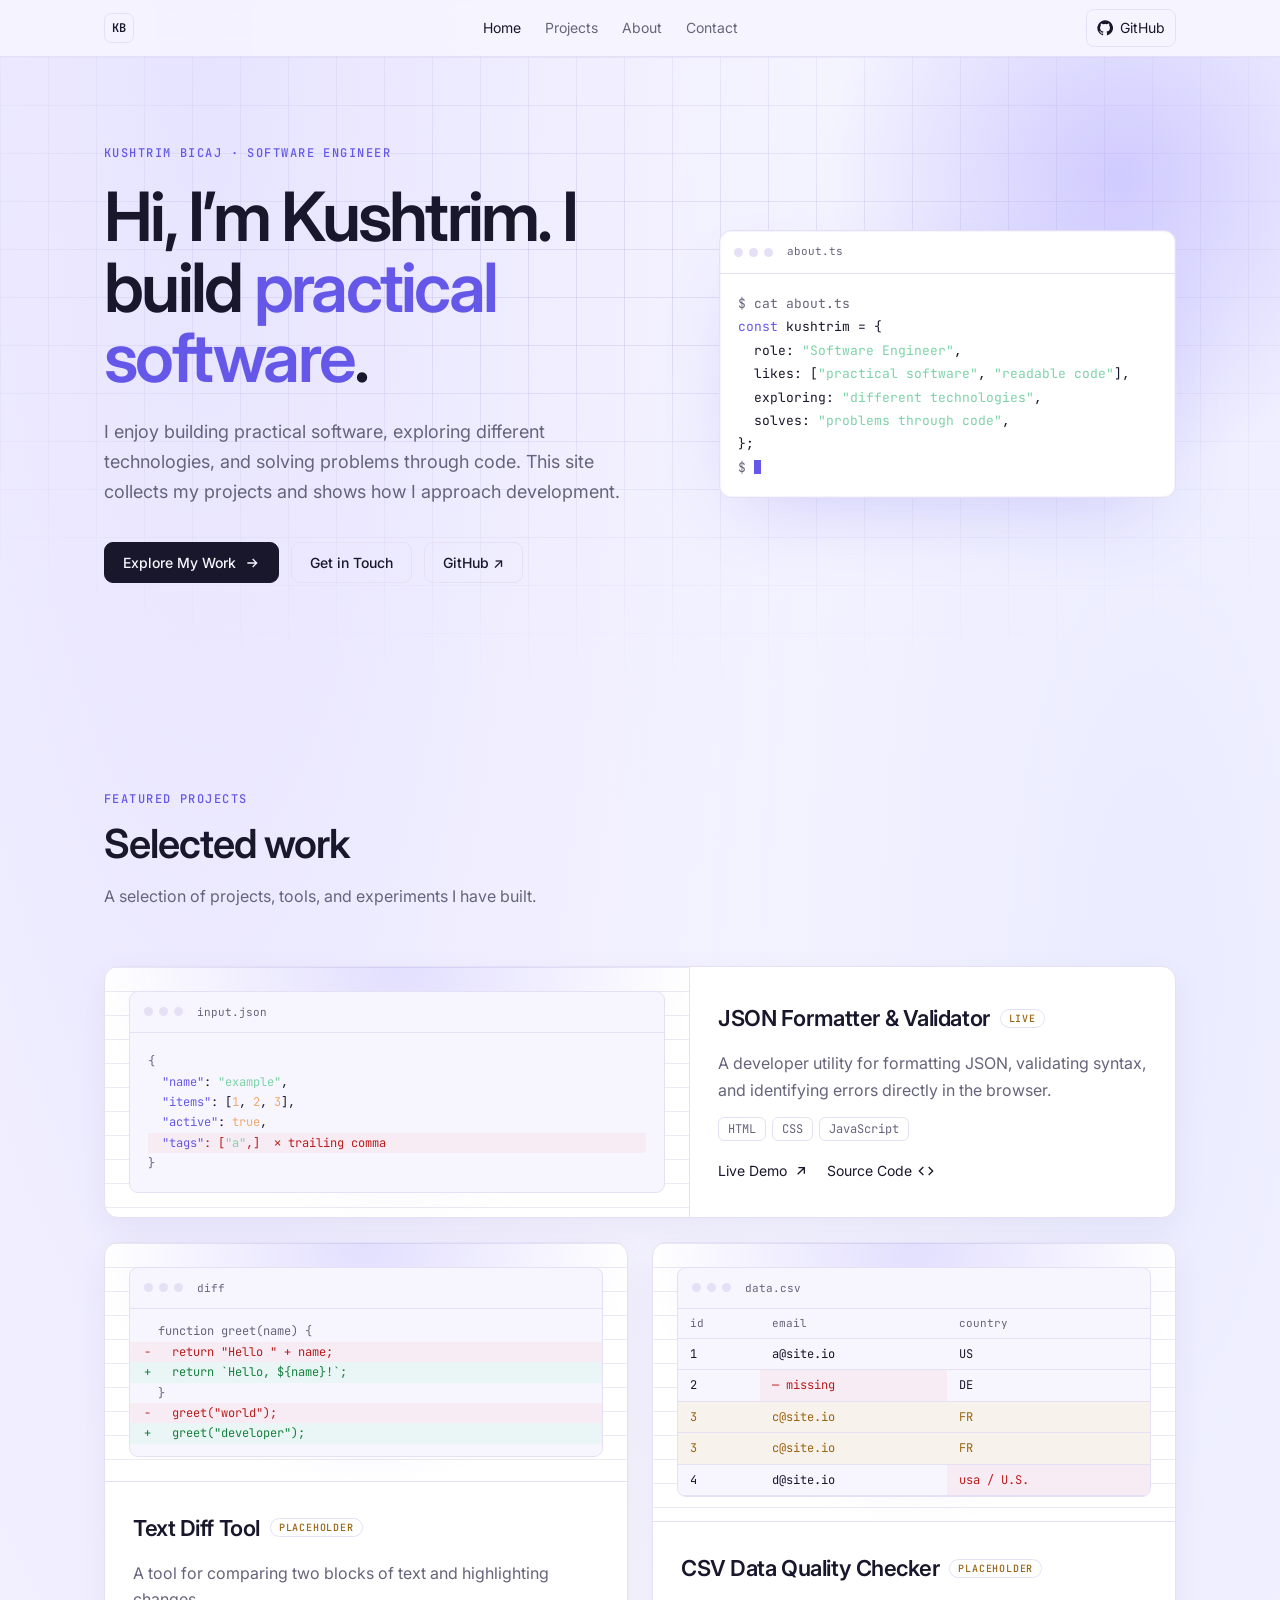
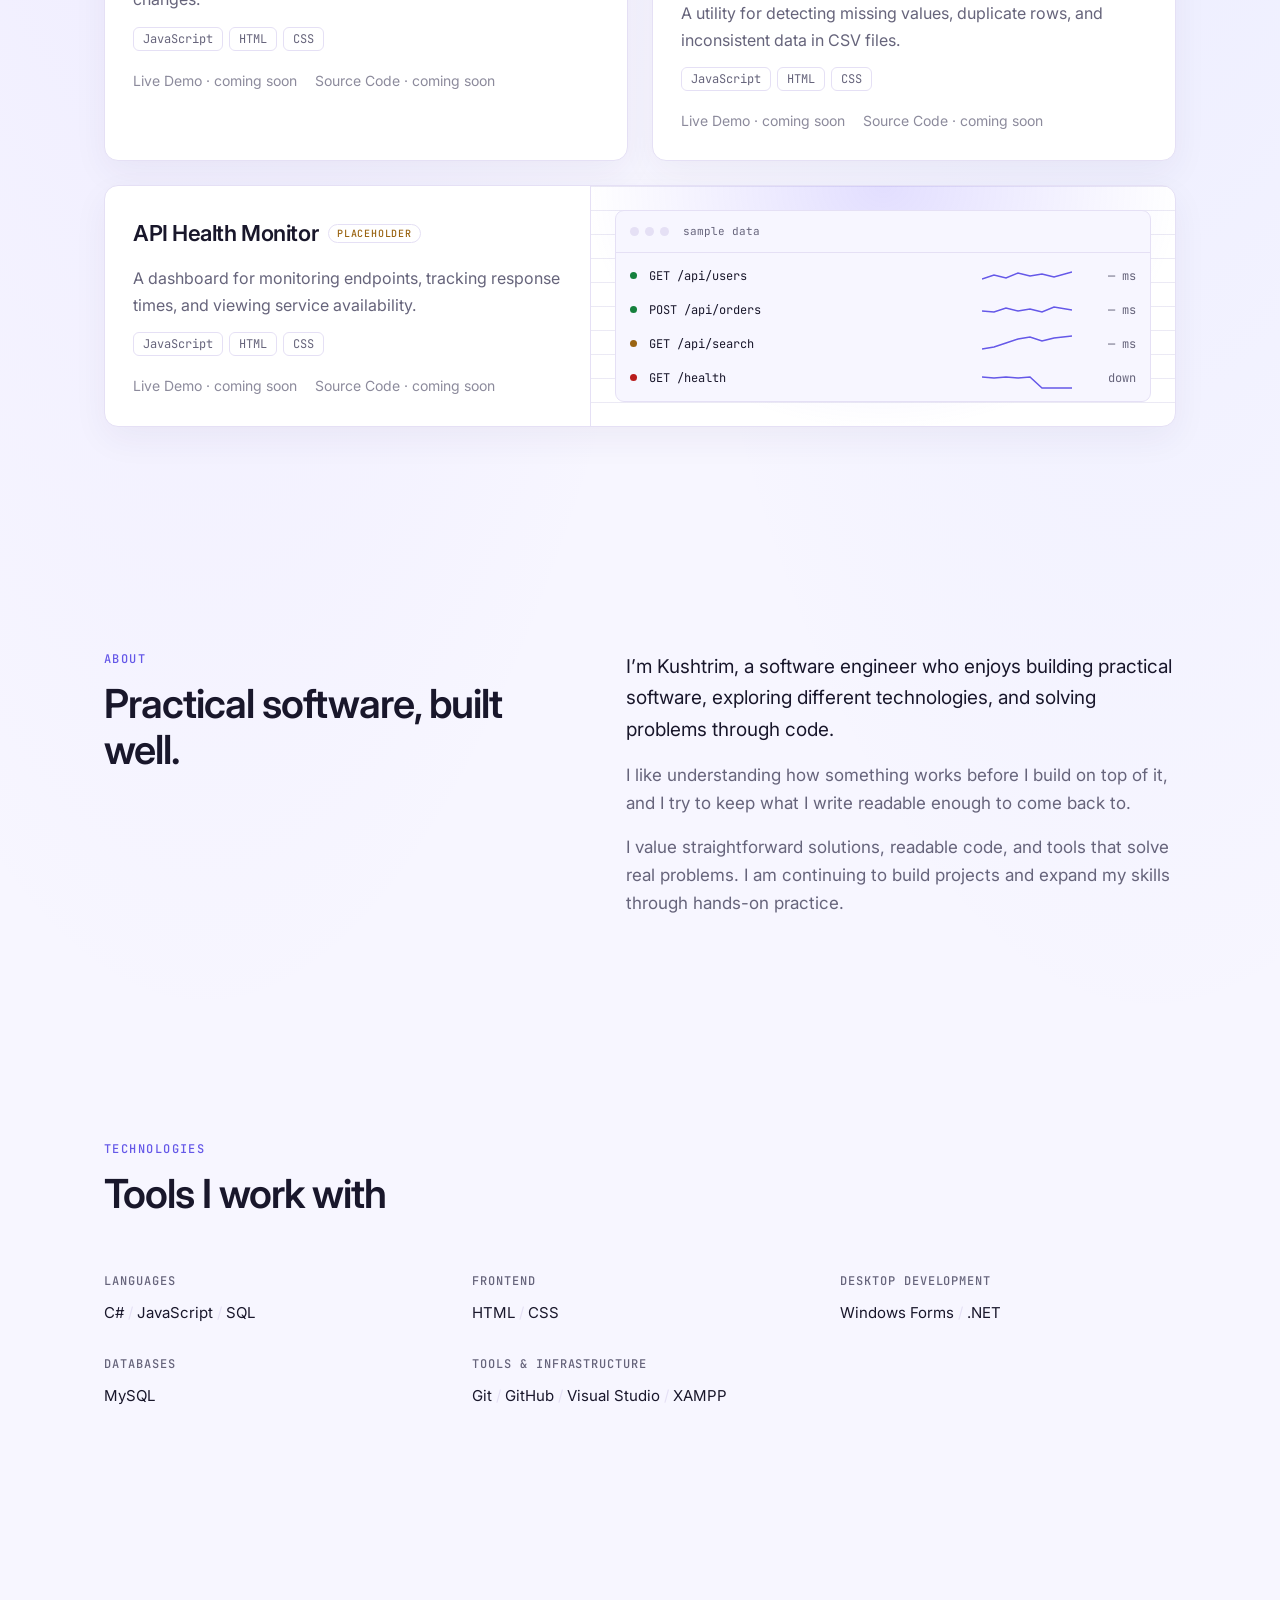
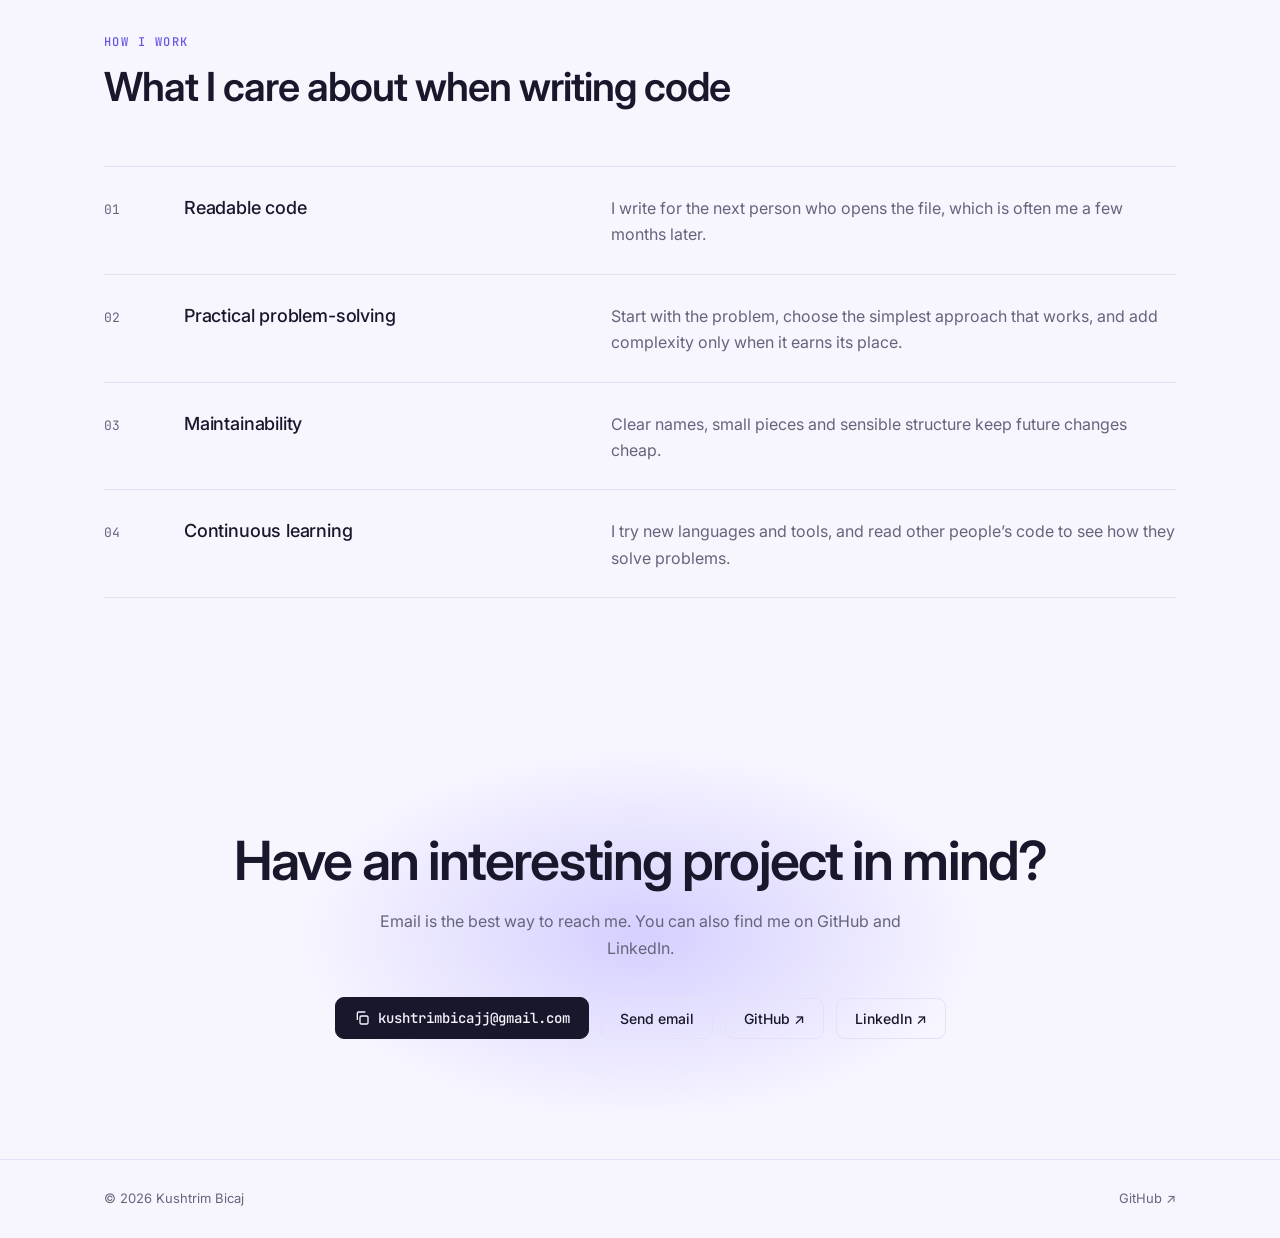
==== index.html @ f052677f "Add files via upload" ====
<!DOCTYPE html>
<html lang="en">
<head>
<meta charset="utf-8">
<meta name="viewport" content="width=device-width, initial-scale=1, viewport-fit=cover">
<title>Kushtrim Bicaj — Software Engineer</title>
<meta name="description" content="Portfolio of Kushtrim Bicaj, a software engineer who builds practical software and solves problems through code.">
<meta property="og:title" content="Kushtrim Bicaj — Software Engineer">
<meta property="og:description" content="Practical software, readable code, and problem solving. Projects and approach of Kushtrim Bicaj.">
<meta property="og:type" content="website">
<meta name="theme-color" content="#0c0d10">
<link rel="icon" href="data:image/svg+xml,%3Csvg xmlns='http://www.w3.org/2000/svg' viewBox='0 0 100 100'%3E%3Ctext y='.9em' font-size='90'%3E%E2%9A%A1%3C/text%3E%3C/svg%3E">
<link rel="preconnect" href="https://fonts.googleapis.com">
<link rel="preconnect" href="https://fonts.gstatic.com" crossorigin>
<link href="https://fonts.googleapis.com/css2?family=Inter:wght@400;500;600;700&family=JetBrains+Mono:wght@400;500&display=swap" rel="stylesheet">
<style>
:root{--bg:#0c0d10;--bg2:#121318;--fg:#e8e8ea;--mut:#8b8d98;--line:#23252d;--acc:#8b97ff;--glow:rgba(124,140,255,.16);--grid:rgba(255,255,255,.035);--ok:#4ade80;--bad:#f87171;--warn:#fbbf24;
--sans:"Inter",system-ui,-apple-system,"Segoe UI",sans-serif;--mono:"JetBrains Mono",ui-monospace,SFMono-Regular,Menlo,monospace;
box-sizing:border-box;padding-top:env(safe-area-inset-top,0px);padding-bottom:env(safe-area-inset-bottom,0px);color-scheme:dark}
@media(prefers-color-scheme:light){:root:not([data-theme="dark"]){--bg:#f7f6ff;--bg2:#fff;--fg:#19172b;--mut:#66647b;--line:#e5e0f5;--acc:#6558e8;--glow:rgba(111,91,255,.25);--grid:rgba(91,77,170,.12);--ok:#15803d;--bad:#b91c1c;--warn:#9a6412;color-scheme:light}}
@media(prefers-color-scheme:light){:root:not([data-theme="dark"]) body{background:radial-gradient(ellipse at 16% 0%,rgba(137,119,255,.15),transparent 42%),radial-gradient(ellipse at 90% 22%,rgba(102,128,255,.09),transparent 34%),var(--bg)}:root:not([data-theme="dark"]) .hero::before{-webkit-mask-image:radial-gradient(ellipse 78% 68% at 50% 35%,#000 15%,transparent 100%);mask-image:radial-gradient(ellipse 78% 68% at 50% 35%,#000 15%,transparent 100%)}:root:not([data-theme="dark"]) .term{box-shadow:0 30px 80px -30px rgba(101,88,232,.28),0 0 0 1px rgba(101,88,232,.06) inset}:root:not([data-theme="dark"]) .pvw{background:radial-gradient(ellipse at 50% 0,rgba(111,91,255,.2),transparent 72%),linear-gradient(var(--grid) 1px,transparent 1px) 0 0/24px 24px}:root:not([data-theme="dark"]) .proj{box-shadow:0 12px 35px rgba(49,37,100,.055)}:root:not([data-theme="dark"]) .proj:hover{box-shadow:0 18px 45px rgba(87,69,200,.13)}}
:root[data-theme="dark"]{color-scheme:dark}
*,*::before,*::after{box-sizing:border-box}
html{scroll-behavior:smooth;scroll-padding-top:calc(72px + env(safe-area-inset-top,0px));-webkit-text-size-adjust:100%}
body{margin:0;background:var(--bg);color:var(--fg);font:400 16px/1.65 var(--sans);overflow-x:hidden;-webkit-font-smoothing:antialiased}
body::before{content:"";position:fixed;inset:0 0 auto;height:env(safe-area-inset-top,0px);z-index:60;background:var(--bg)}
a{color:inherit;text-decoration:none}
:focus-visible{outline:2px solid var(--acc);outline-offset:3px;border-radius:4px}
.skip{position:absolute;left:-999px;top:8px;background:var(--acc);color:#000;padding:8px 14px;border-radius:6px;z-index:100}.skip:focus{left:8px}
.wrap{max-width:1120px;margin:0 auto;padding:0 24px}
section{padding:112px 0;position:relative}
.eyebrow{font:500 12px var(--mono);letter-spacing:.12em;text-transform:uppercase;color:var(--acc);margin:0 0 14px}
h2{font-size:clamp(28px,4vw,40px);line-height:1.15;letter-spacing:-.025em;margin:0 0 16px;font-weight:600}
.lede{color:var(--mut);max-width:560px;margin:0}
/* nav */
header{position:sticky;top:env(safe-area-inset-top,0px);z-index:50;background:color-mix(in srgb,var(--bg) 82%,transparent);backdrop-filter:blur(10px);border-bottom:1px solid var(--line)}
nav{display:flex;align-items:center;justify-content:space-between;height:56px;gap:12px}
.mono{display:inline-grid;place-items:center;width:30px;height:30px;border:1px solid var(--line);border-radius:7px;font:600 12px var(--mono);letter-spacing:.02em;transition:border-color .2s,color .2s}
.mono:hover{border-color:var(--acc);color:var(--acc)}
.links{display:flex;gap:4px;align-items:center}
.links a{font-size:14px;color:var(--mut);padding:6px 10px;border-radius:6px;transition:color .2s}
.links a:hover,.links a.on{color:var(--fg)}
.right{display:flex;align-items:center;gap:12px}
.avail{display:inline-flex;align-items:center;gap:8px;font:400 12px var(--mono);color:var(--mut)}
.dot{width:7px;height:7px;border-radius:50%;background:var(--ok);box-shadow:0 0 0 0 var(--ok);animation:pulse 2.4s infinite}
@keyframes pulse{70%{box-shadow:0 0 0 7px transparent}100%{box-shadow:0 0 0 0 transparent}}
.gh{display:inline-flex;align-items:center;gap:7px;font-size:14px;padding:6px 10px;border:1px solid var(--line);border-radius:8px;transition:border-color .2s}
.gh:hover{border-color:var(--acc)}
svg.i{width:16px;height:16px;flex:none}
/* hero */
.hero{padding:88px 0 96px;overflow:hidden}
.hero::before{content:"";position:absolute;inset:0;background:linear-gradient(var(--grid) 1px,transparent 1px) 0 0/48px 48px,linear-gradient(90deg,var(--grid) 1px,transparent 1px) 0 0/48px 48px;-webkit-mask-image:radial-gradient(ellipse 70% 60% at 50% 30%,#000,transparent);mask-image:radial-gradient(ellipse 70% 60% at 50% 30%,#000,transparent)}
.hero::after{content:"";position:absolute;width:640px;height:640px;right:-160px;top:-200px;background:radial-gradient(circle,var(--glow),transparent 65%);pointer-events:none}
.hero .wrap{position:relative;z-index:1;display:grid;grid-template-columns:1.1fr .9fr;gap:56px;align-items:center}
.status{display:inline-flex;gap:8px;align-items:center;font:400 12px var(--mono);color:var(--mut);border:1px solid var(--line);padding:5px 12px;border-radius:99px;margin-bottom:28px}
h1{font-size:clamp(38px,6vw,68px);line-height:1.04;letter-spacing:-.04em;font-weight:600;margin:0 0 24px}
h1 em{font-style:normal;color:var(--acc)}
.hero p{color:var(--mut);font-size:18px;max-width:520px;margin:0 0 36px}
.btns{display:flex;flex-wrap:wrap;gap:12px;align-items:center}
.btn{display:inline-flex;align-items:center;gap:8px;font:500 14px var(--sans);padding:11px 18px;border-radius:9px;border:1px solid var(--line);background:transparent;color:var(--fg);cursor:pointer;transition:transform .15s,border-color .2s,background .2s}
.btn:hover{border-color:var(--acc);transform:translateY(-1px)}
.btn.pri{background:var(--fg);color:var(--bg);border-color:var(--fg)}
.btn.pri:hover{background:var(--acc);border-color:var(--acc);color:#000}
.term{background:var(--bg2);border:1px solid var(--line);border-radius:12px;box-shadow:0 30px 80px -30px var(--glow),0 0 0 1px rgba(255,255,255,.02) inset;font:400 13px/1.8 var(--mono);overflow:hidden;min-width:0}
.bar{display:flex;gap:6px;align-items:center;padding:11px 14px;border-bottom:1px solid var(--line);color:var(--mut);font-size:11px}
.bar b{width:9px;height:9px;border-radius:50%;background:var(--line)}.bar span{margin-left:8px}
.term pre,.pv pre{margin:0;padding:18px;overflow-x:auto;font:inherit;white-space:pre}
.term .l{display:block;opacity:0;animation:in .4s forwards}
@keyframes in{from{opacity:0;transform:translateY(4px)}to{opacity:1;transform:none}}
.caret{display:inline-block;width:7px;height:14px;background:var(--acc);vertical-align:-2px;animation:blink 1s steps(2) infinite}
@keyframes blink{50%{opacity:0}}
.k{color:var(--acc)}.s{color:#7dd3a8}.n{color:#f0a96a}.c{color:var(--mut)}
/* projects */
.head{margin-bottom:56px}
.grid{display:grid;grid-template-columns:repeat(2,1fr);gap:24px}
.proj{position:relative;display:flex;flex-direction:column;border:1px solid var(--line);border-radius:14px;background:var(--bg2);overflow:hidden;transition:border-color .25s,transform .25s}
.proj:hover{border-color:color-mix(in srgb,var(--acc) 55%,var(--line));transform:translateY(-3px)}
.proj.wide{grid-column:span 2;flex-direction:row}
.proj.wide.rev{flex-direction:row-reverse}
.proj.wide .pvw{flex:1.25}.proj.wide .info{flex:1;justify-content:center}
.pvw{padding:24px;background:radial-gradient(ellipse at 50% 0,var(--glow),transparent 70%),linear-gradient(var(--grid) 1px,transparent 1px) 0 0/24px 24px;border-bottom:1px solid var(--line);min-width:0}
.proj.wide .pvw{border-bottom:0;border-right:1px solid var(--line)}.proj.wide.rev .pvw{border-right:0;border-left:1px solid var(--line)}
.pv{background:var(--bg);border:1px solid var(--line);border-radius:9px;font:400 12px/1.7 var(--mono);overflow:hidden;transition:transform .4s}
.proj:hover .pv{transform:scale(1.018) rotate(-.2deg)}
.info{padding:28px;display:flex;flex-direction:column;gap:14px}
.info h3{margin:0;font-size:22px;letter-spacing:-.02em;font-weight:600;display:flex;gap:10px;align-items:center;flex-wrap:wrap}
.tag{font:500 10px var(--mono);letter-spacing:.08em;text-transform:uppercase;border:1px solid var(--line);color:var(--warn);padding:2px 8px;border-radius:99px}
.info p{margin:0;color:var(--mut)}
.stack{display:flex;flex-wrap:wrap;gap:6px;list-style:none;margin:0;padding:0}
.stack li{font:400 12px var(--mono);color:var(--mut);padding:3px 9px;border:1px solid var(--line);border-radius:6px}
.plinks{display:flex;gap:18px;margin-top:4px;font-size:14px;flex-wrap:wrap}
.plinks a{display:inline-flex;gap:6px;align-items:center;border-bottom:1px solid transparent;transition:color .2s,border-color .2s}
.plinks a:hover{color:var(--acc);border-color:var(--acc)}
.plinks .off{color:var(--mut);opacity:.75}
.add{color:var(--ok)}.del{color:var(--bad)}.add,.del{display:block;padding:0 14px}.add{background:rgba(74,222,128,.08)}.del{background:rgba(248,113,113,.08)}.ctx{display:block;padding:0 14px;color:var(--mut)}
table{border-collapse:collapse;width:100%}td,th{padding:5px 12px;text-align:left;border-bottom:1px solid var(--line);font-weight:400;white-space:nowrap}th{color:var(--mut);font-size:11px}
td.miss{color:var(--bad);background:rgba(248,113,113,.08)}td.dup{color:var(--warn);background:rgba(251,191,36,.08)}
.rows{padding:6px 0}.row{display:flex;align-items:center;gap:12px;padding:6px 14px}.row .nm{flex:1;min-width:0;overflow:hidden;text-overflow:ellipsis;white-space:nowrap}.row svg{width:90px;height:22px;flex:none}.ms{color:var(--mut);width:52px;text-align:right}
/* about */
.two{display:grid;grid-template-columns:1fr 1.2fr;gap:64px}
.skills{display:grid;grid-template-columns:repeat(2,1fr);gap:28px 32px}
.skills h3{font:500 12px var(--mono);letter-spacing:.08em;text-transform:uppercase;color:var(--mut);margin:0 0 10px}
.skills p{margin:0;font-size:15px;line-height:1.9}
.skills span:not(:last-child)::after{content:" / ";color:var(--line)}
/* principles */
.pr{list-style:none;margin:0;padding:0;border-top:1px solid var(--line)}
.pr li{display:grid;grid-template-columns:56px 1fr 1.4fr;gap:24px;padding:26px 0;border-bottom:1px solid var(--line);align-items:baseline;transition:padding-left .25s}
.pr li:hover{padding-left:10px}.pr li:hover .no{color:var(--acc)}
.no{font:400 13px var(--mono);color:var(--mut);transition:color .2s}.pr h3{margin:0;font-size:18px;font-weight:500;letter-spacing:-.01em}.pr p{margin:0;color:var(--mut)}
/* contact */
.cta{text-align:center;padding:120px 0;overflow:hidden}
.cta::before{content:"";position:absolute;left:50%;top:50%;width:700px;height:380px;transform:translate(-50%,-50%);background:radial-gradient(ellipse,var(--glow),transparent 70%);pointer-events:none}
.cta .wrap{position:relative}.cta h2{font-size:clamp(32px,5vw,54px);letter-spacing:-.035em}.cta .lede{margin:0 auto 36px}.cta .btns{justify-content:center}
.mail{font-family:var(--mono)}
footer{border-top:1px solid var(--line);padding:28px 0;color:var(--mut);font-size:13px}
footer .wrap{display:flex;justify-content:space-between;gap:12px;flex-wrap:wrap;align-items:center}
.toast{position:fixed;left:50%;bottom:calc(24px + env(safe-area-inset-bottom,0px));transform:translate(-50%,20px);background:var(--fg);color:var(--bg);padding:9px 16px;border-radius:8px;font-size:13px;opacity:0;pointer-events:none;transition:.25s;z-index:70}
.toast.show{opacity:1;transform:translate(-50%,0)}
.rv{opacity:0;transform:translateY(16px);transition:opacity .6s,transform .6s}.rv.vis{opacity:1;transform:none}
@media(max-width:900px){.hero .wrap,.two{grid-template-columns:1fr;gap:40px}.proj.wide,.proj.wide.rev{flex-direction:column;grid-column:span 2}.proj.wide .pvw,.proj.wide.rev .pvw{border:0;border-bottom:1px solid var(--line)}.pr li{grid-template-columns:40px 1fr}.pr li p{grid-column:2}}
@media(max-width:640px){section{padding:80px 0}.wrap{padding:0 18px}.grid{grid-template-columns:1fr}.proj.wide,.proj.wide.rev{grid-column:auto}.avail span,.gh span{display:none}.links a{padding:6px 7px;font-size:13px}.skills{grid-template-columns:1fr}.hero{padding-top:56px}.hero p{font-size:16px}.info{padding:22px}.pvw{padding:16px}}
@media(max-width:380px){.right .avail{display:none}}
@media(prefers-reduced-motion:reduce){*,*::before,*::after{animation:none!important;transition:none!important;scroll-behavior:auto!important}.rv,.term .l{opacity:1;transform:none}}
/* additions */
[hidden]{display:none!important}
.prose p{margin:0 0 16px;color:var(--mut);font-size:17px}.prose p:first-child{color:var(--fg);font-size:19px}.prose p:last-child{margin:0}
#tech .skills{grid-template-columns:repeat(3,1fr)}
footer a{transition:color .2s}footer a:hover{color:var(--fg)}
@media(max-width:900px){#tech .skills{grid-template-columns:repeat(2,1fr)}}
@media(max-width:640px){#tech .skills{grid-template-columns:1fr}}
</style>
</head>
<body>
<a class="skip" href="#main">Skip to content</a>
<header><div class="wrap"><nav aria-label="Primary">
<a class="mono" href="#home" id="monogram" aria-label="Home"></a>
<div class="links" id="navlinks"></div>
<div class="right"><span class="avail" id="navAvail"><i class="dot"></i><span id="navAvailText"></span></span>
<a class="gh" id="navGh" target="_blank" rel="noopener noreferrer"><svg class="i" viewBox="0 0 24 24" fill="currentColor" aria-hidden="true"><path d="M12 .5a11.5 11.5 0 0 0-3.64 22.41c.58.1.79-.25.79-.56v-2c-3.2.7-3.88-1.37-3.88-1.37-.52-1.33-1.28-1.69-1.28-1.69-1.04-.71.08-.7.08-.7 1.15.08 1.76 1.18 1.76 1.18 1.03 1.76 2.69 1.25 3.35.96.1-.75.4-1.25.73-1.54-2.55-.29-5.24-1.28-5.24-5.68 0-1.26.45-2.28 1.18-3.09-.12-.29-.51-1.46.11-3.05 0 0 .97-.31 3.17 1.18a11 11 0 0 1 5.77 0c2.2-1.49 3.17-1.18 3.17-1.18.63 1.59.23 2.76.11 3.05.74.81 1.18 1.83 1.18 3.09 0 4.41-2.69 5.38-5.25 5.67.41.36.78 1.06.78 2.14v3.17c0 .31.21.67.8.56A11.5 11.5 0 0 0 12 .5Z"/></svg><span>GitHub</span></a></div>
</nav></div></header>

<main id="main">
<section class="hero" id="home"><div class="wrap">
<div>
<div class="eyebrow" id="heroRole" style="margin:0 0 20px"></div>
<div class="status" id="heroStatus"><i class="dot"></i><span id="heroStatusText"></span></div>
<h1 id="heroTitle"></h1>
<p id="heroText"></p>
<div class="btns"><a class="btn pri" href="#projects">Explore My Work <svg class="i" viewBox="0 0 24 24" fill="none" stroke="currentColor" stroke-width="2" aria-hidden="true"><path d="M5 12h14M13 6l6 6-6 6"/></svg></a><a class="btn" href="#contact">Get in Touch</a><a class="btn" id="heroGh" target="_blank" rel="noopener noreferrer">GitHub ↗</a></div>
</div>
<div class="term" aria-hidden="true"><div class="bar"><b></b><b></b><b></b><span>about.ts</span></div><pre id="term"></pre></div>
</div></section>

<section id="projects"><div class="wrap">
<div class="head rv"><p class="eyebrow">Featured projects</p><h2>Selected work</h2><p class="lede">A selection of projects, tools, and experiments I have built.</p></div>
<div class="grid" id="projGrid"></div>
</div></section>

<section id="about"><div class="wrap two">
<div class="rv"><p class="eyebrow">About</p><h2>Practical software, built well.</h2></div>
<div class="rv prose" id="aboutText"></div>
</div></section>

<section id="tech"><div class="wrap">
<div class="head rv"><p class="eyebrow">Technologies</p><h2>Tools I work with</h2><p class="lede" id="techNote"></p></div>
<div class="skills rv" id="skills"></div>
</div></section>

<section id="principles"><div class="wrap">
<div class="head rv"><p class="eyebrow">How I work</p><h2>What I care about when writing code</h2></div>
<ol class="pr rv" id="pr"></ol>
</div></section>

<section class="cta" id="contact"><div class="wrap">
<h2 class="rv">Have an interesting project in mind?</h2>
<p class="lede rv">Email is the best way to reach me. You can also find me on GitHub and LinkedIn.</p>
<div class="btns rv"><button class="btn pri mail" id="copyMail" type="button"><svg class="i" viewBox="0 0 24 24" fill="none" stroke="currentColor" stroke-width="2" aria-hidden="true"><rect x="9" y="9" width="12" height="12" rx="2"/><path d="M5 15V5a2 2 0 0 1 2-2h10"/></svg><span id="mailLabel"></span></button>
<a class="btn" id="mailTo">Send email</a><a class="btn" id="ctGh" target="_blank" rel="noopener noreferrer">GitHub ↗</a><a class="btn" id="ctLi" target="_blank" rel="noopener noreferrer">LinkedIn ↗</a></div>
</div></section>
</main>

<footer><div class="wrap"><span id="foot"></span><a id="footGh" target="_blank" rel="noopener noreferrer">GitHub ↗</a></div></footer>
<div class="toast" id="toast" role="status" aria-live="polite">Email copied</div>

<script>
/* ============ EDIT EVERYTHING HERE ============ */
const SITE = {
  name: "Kushtrim Bicaj",
  initials: "KB",
  role: "Software Engineer",
  available: false,                      // true shows the "available" indicators (nav + hero)
  availableText: "Open to opportunities",
  email: "kushtrimbicajj@gmail.com",
  github: "https://github.com/kushtrimbicaj",
  linkedin: "https://www.linkedin.com/in/kushtrim-bicaj-75b719367/",
  hero: {
    title: "Hi, I’m Kushtrim. I build <em>practical software</em>.",
    text: "I enjoy building practical software, exploring different technologies, and solving problems through code. This site collects my projects and shows how I approach development."
  },
  about: [
    "I’m Kushtrim, a software engineer who enjoys building practical software, exploring different technologies, and solving problems through code.",
    "I like understanding how something works before I build on top of it, and I try to keep what I write readable enough to come back to.",
    "I value straightforward solutions, readable code, and tools that solve real problems. I am continuing to build projects and expand my skills through hands-on practice."
  ],
  techNote: "",   // Empty hides the note
  skills: {
    "Languages": ["C#", "JavaScript", "SQL"],
    "Frontend": ["HTML", "CSS"],
    "Desktop Development": ["Windows Forms", ".NET"],
    "Databases": ["MySQL"],
    "Tools & Infrastructure": ["Git", "GitHub", "Visual Studio", "XAMPP"]
  },
  principles: [
    ["Readable code", "I write for the next person who opens the file, which is often me a few months later."],
    ["Practical problem-solving", "Start with the problem, choose the simplest approach that works, and add complexity only when it earns its place."],
    ["Maintainability", "Clear names, small pieces and sensible structure keep future changes cheap."],
    ["Continuous learning", "I try new languages and tools, and read other people’s code to see how they solve problems."]
  ],
  /* visual: json | diff | csv | api. layout: "wide" | "wide rev" | "" */
  projects: [
    { name: "JSON Formatter & Validator", desc: "A developer utility for formatting JSON, validating syntax, and identifying errors directly in the browser.", stack: ["HTML", "CSS", "JavaScript"], visual: "json", status: "Live", demo: "https://kushtrimbicaj.github.io/json-formatter-validator/", source: "https://github.com/kushtrimbicaj/json-formatter-validator", layout: "wide" },
    { name: "Text Diff Tool", desc: "A tool for comparing two blocks of text and highlighting changes.", stack: ["JavaScript", "HTML", "CSS"], visual: "diff", status: "Placeholder", demo: null, source: null, layout: "" },
    { name: "CSV Data Quality Checker", desc: "A utility for detecting missing values, duplicate rows, and inconsistent data in CSV files.", stack: ["JavaScript", "HTML", "CSS"], visual: "csv", status: "Placeholder", demo: null, source: null, layout: "" },
    { name: "API Health Monitor", desc: "A dashboard for monitoring endpoints, tracking response times, and viewing service availability.", stack: ["JavaScript", "HTML", "CSS"], visual: "api", status: "Placeholder", demo: null, source: null, layout: "wide rev" }
  ]
};
/* ============ RENDERING ============ */
const $ = id => document.getElementById(id);
const esc = s => String(s).replace(/[&<>"]/g, c => ({"&":"&amp;","<":"&lt;",">":"&gt;",'"':"&quot;"}[c]));
const arrow = '<svg class="i" viewBox="0 0 24 24" fill="none" stroke="currentColor" stroke-width="2" aria-hidden="true"><path d="M7 17 17 7M8 7h9v9"/></svg>';
const code = '<svg class="i" viewBox="0 0 24 24" fill="none" stroke="currentColor" stroke-width="2" aria-hidden="true"><path d="m16 18 6-6-6-6M8 6l-6 6 6 6"/></svg>';

const VIS = {
  json: () => '<div class="pv"><div class="bar"><b></b><b></b><b></b><span>input.json</span></div><pre><span class="c">{</span>\n  <span class="k">"name"</span>: <span class="s">"example"</span>,\n  <span class="k">"items"</span>: [<span class="n">1</span>, <span class="n">2</span>, <span class="n">3</span>],\n  <span class="k">"active"</span>: <span class="n">true</span>,\n<span class="del" style="padding:0">  <span class="k">"tags"</span>: [<span class="s">"a"</span>,]  ✕ trailing comma</span><span class="c">}</span></pre></div>',
  diff: () => '<div class="pv"><div class="bar"><b></b><b></b><b></b><span>diff</span></div><pre style="padding:12px 0"><span class="ctx">  function greet(name) {</span><span class="del">-   return "Hello " + name;</span><span class="add">+   return `Hello, ${name}!`;</span><span class="ctx">  }</span><span class="del">-   greet("world");</span><span class="add">+   greet("developer");</span></pre></div>',
  csv: () => '<div class="pv" style="overflow-x:auto"><div class="bar"><b></b><b></b><b></b><span>data.csv</span></div><table><tr><th>id</th><th>email</th><th>country</th></tr><tr><td>1</td><td>a@site.io</td><td>US</td></tr><tr><td>2</td><td class="miss">— missing</td><td>DE</td></tr><tr><td class="dup">3</td><td class="dup">c@site.io</td><td class="dup">FR</td></tr><tr><td class="dup">3</td><td class="dup">c@site.io</td><td class="dup">FR</td></tr><tr><td>4</td><td>d@site.io</td><td class="miss">usa / U.S.</td></tr></table></div>',
  api: () => {
    const sp = p => '<svg viewBox="0 0 90 22" aria-hidden="true"><polyline fill="none" stroke="var(--acc)" stroke-width="1.5" points="' + p + '"/></svg>';
    const r = (n, c, ms, p) => '<div class="row"><i class="dot" style="background:' + c + ';animation:none"></i><span class="nm">' + n + '</span>' + sp(p) + '<span class="ms">' + ms + '</span></div>';
    return '<div class="pv"><div class="bar"><b></b><b></b><b></b><span>sample data</span></div><div class="rows">' +
      r("GET /api/users", "var(--ok)", "— ms", "0,14 12,10 24,13 36,8 48,11 60,9 72,12 90,7") +
      r("POST /api/orders", "var(--ok)", "— ms", "0,12 12,13 24,9 36,12 48,10 60,13 72,8 90,11") +
      r("GET /api/search", "var(--warn)", "— ms", "0,16 12,14 24,10 36,6 48,4 60,8 72,5 90,3") +
      r("GET /health", "var(--bad)", "down", "0,10 12,11 24,10 36,11 48,10 60,21 72,21 90,21") + '</div></div>';
  }
};

function init() {
  const S = SITE;
  document.title = S.name + " — Software Engineer";
  $("monogram").textContent = S.initials;
  const secs = [["Home","home"],["Projects","projects"],["About","about"],["Contact","contact"]];
  $("navlinks").innerHTML = secs.map(([t,i]) => '<a href="#' + i + '" data-s="' + i + '">' + t + '</a>').join("");
  ["navGh","heroGh","ctGh","footGh"].forEach(i => $(i).href = S.github);
  $("navGh").setAttribute("aria-label", "GitHub profile");
  $("ctLi").href = S.linkedin;
  $("heroTitle").innerHTML = S.hero.title;
  $("heroText").textContent = S.hero.text;
  $("heroRole").textContent = S.name + " · " + S.role;
  $("aboutText").innerHTML = S.about.map(t => "<p>" + esc(t) + "</p>").join("");
  $("techNote").textContent = S.techNote || "";
  if (S.available) { $("navAvailText").textContent = "Available"; $("heroStatusText").textContent = S.availableText; }
  else { $("navAvail").hidden = true; $("heroStatus").hidden = true; }
  $("skills").innerHTML = Object.entries(S.skills).map(([k,v]) => '<div><h3>' + esc(k) + '</h3><p>' + v.map(x => '<span>' + esc(x) + '</span>').join("") + '</p></div>').join("");
  $("pr").innerHTML = S.principles.map((p,i) => '<li><span class="no">0' + (i+1) + '</span><h3>' + esc(p[0]) + '</h3><p>' + esc(p[1]) + '</p></li>').join("");
  $("projGrid").innerHTML = S.projects.map(p =>
    '<article class="proj rv ' + (p.layout||"") + '"><div class="pvw">' + (VIS[p.visual]||VIS.json)() + '</div><div class="info"><h3>' + esc(p.name) + (p.status ? '<span class="tag">' + esc(p.status) + '</span>' : '') + '</h3><p>' + esc(p.desc) + '</p><ul class="stack">' + p.stack.map(s => '<li>' + esc(s) + '</li>').join("") + '</ul><div class="plinks">' +
    (p.demo ? '<a href="' + esc(p.demo) + '" target="_blank" rel="noopener noreferrer">Live Demo ' + arrow + '</a>' : '<span class="off">Live Demo · coming soon</span>') +
    (p.source ? '<a href="' + esc(p.source) + '" target="_blank" rel="noopener noreferrer">Source Code ' + code + '</a>' : '<span class="off">Source Code · coming soon</span>') + '</div></div></article>').join("");
  $("mailLabel").textContent = S.email;
  $("mailTo").href = "mailto:" + S.email;
  $("foot").textContent = "© " + new Date().getFullYear() + " " + S.name;
  // terminal
  const lines = [
    '<span class="c">$ cat about.ts</span>',
    '<span class="k">const</span> kushtrim = {',
    '  role: <span class="s">"Software Engineer"</span>,',
    '  likes: [<span class="s">"practical software"</span>, <span class="s">"readable code"</span>],',
    '  exploring: <span class="s">"different technologies"</span>,',
    '  solves: <span class="s">"problems through code"</span>,',
    '};',
    '<span class="c">$</span> <i class="caret"></i>'
  ];
  $("term").innerHTML = lines.map((l,i) => '<span class="l" style="animation-delay:' + (0.4 + i*0.35) + 's">' + l + '</span>').join("");
  // copy email
  $("copyMail").addEventListener("click", async () => {
    let ok = false;
    try { await navigator.clipboard.writeText(S.email); ok = true; } catch (e) {}
    if (!ok) { try { const t = document.createElement("textarea"); t.value = S.email; t.style.position = "fixed"; t.style.opacity = "0"; document.body.appendChild(t); t.select(); ok = document.execCommand("copy"); t.remove(); } catch (e) {} }
    const el = $("toast"); el.textContent = ok ? "Email copied" : "Copy failed — use Send email"; el.classList.add("show");
    setTimeout(() => el.classList.remove("show"), 1800);
  });
  // reveal + active nav
  const rv = document.querySelectorAll(".rv");
  if ("IntersectionObserver" in window) {
    const io = new IntersectionObserver(es => es.forEach(e => { if (e.isIntersecting) { e.target.classList.add("vis"); io.unobserve(e.target); } }), { threshold: .12 });
    rv.forEach(el => io.observe(el));
    const map = { tech: "about", principles: "about" };
    const so = new IntersectionObserver(es => es.forEach(e => { if (e.isIntersecting) { const id = map[e.target.id] || e.target.id; document.querySelectorAll(".links a").forEach(a => a.classList.toggle("on", a.dataset.s === id)); } }), { rootMargin: "-45% 0px -50% 0px" });
    document.querySelectorAll("main section").forEach(s => so.observe(s));
  } else rv.forEach(el => el.classList.add("vis"));
}
init();
</script>
</body>
</html>
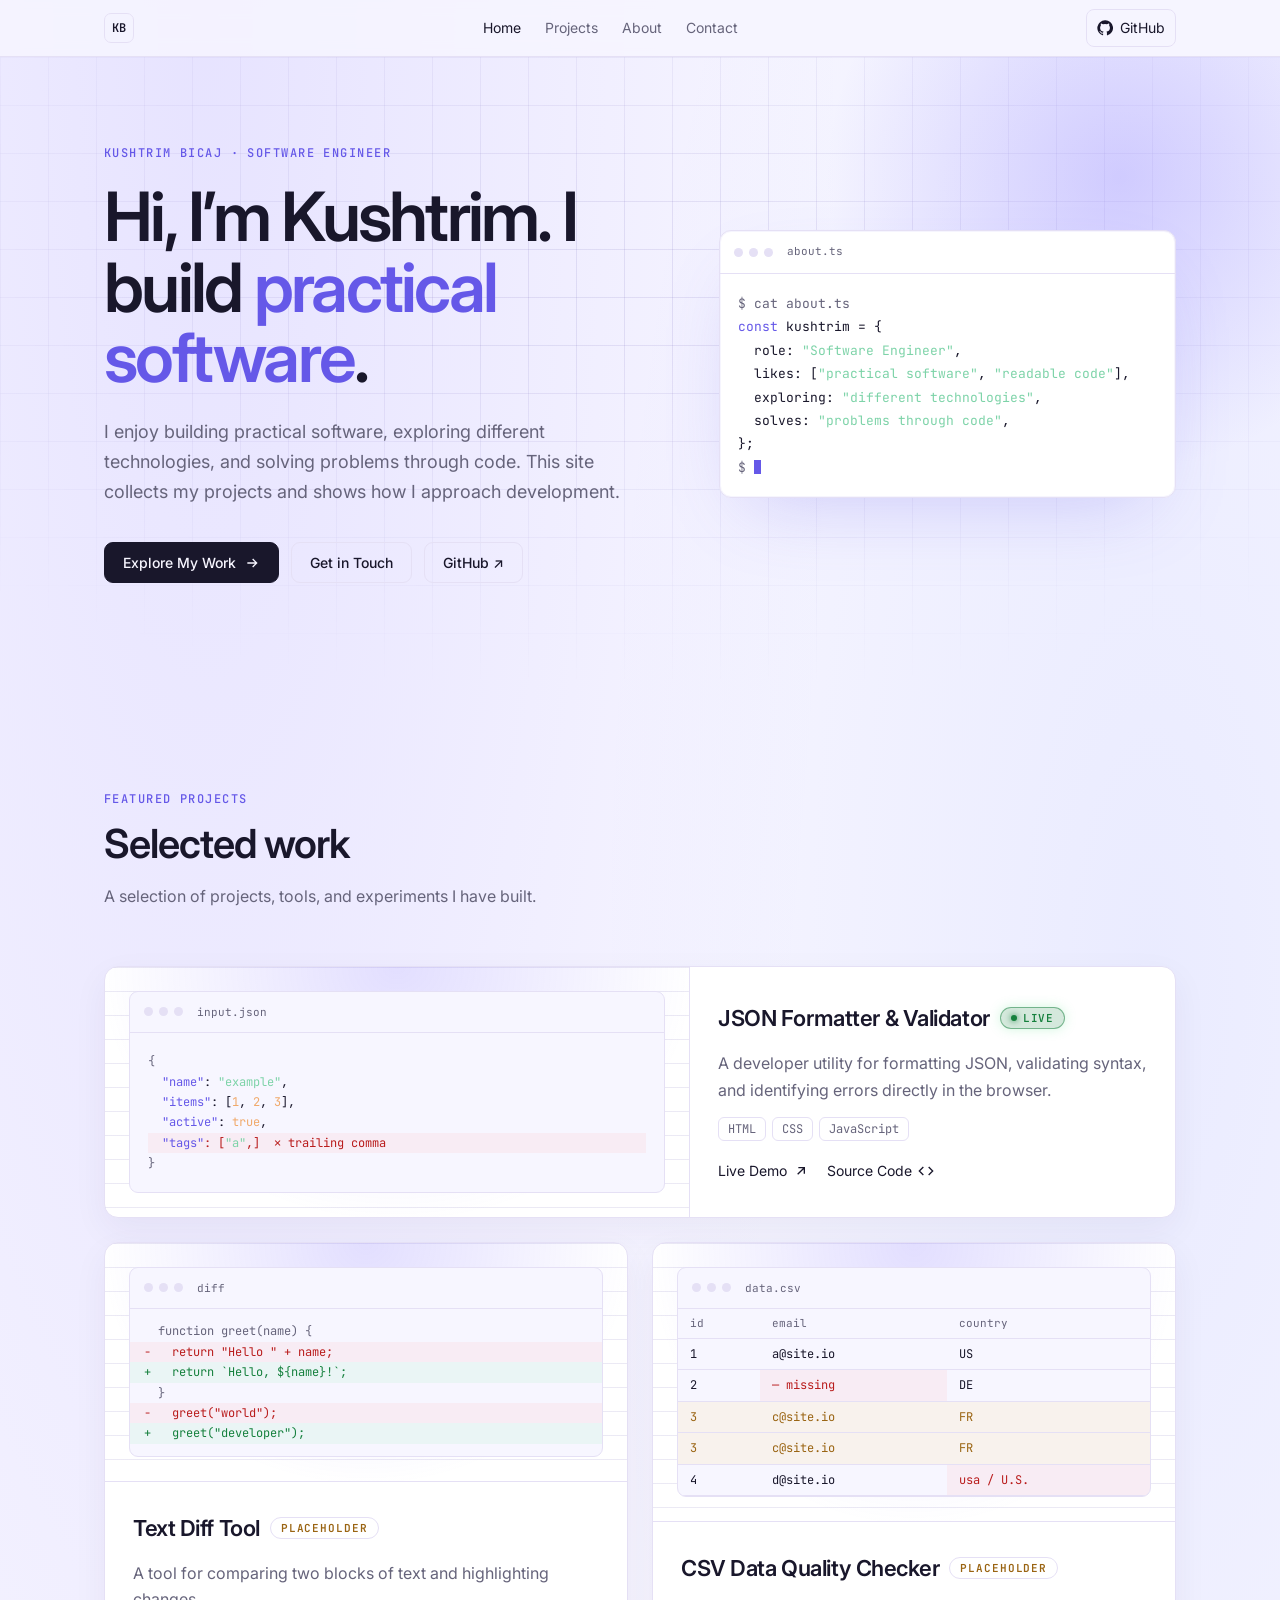
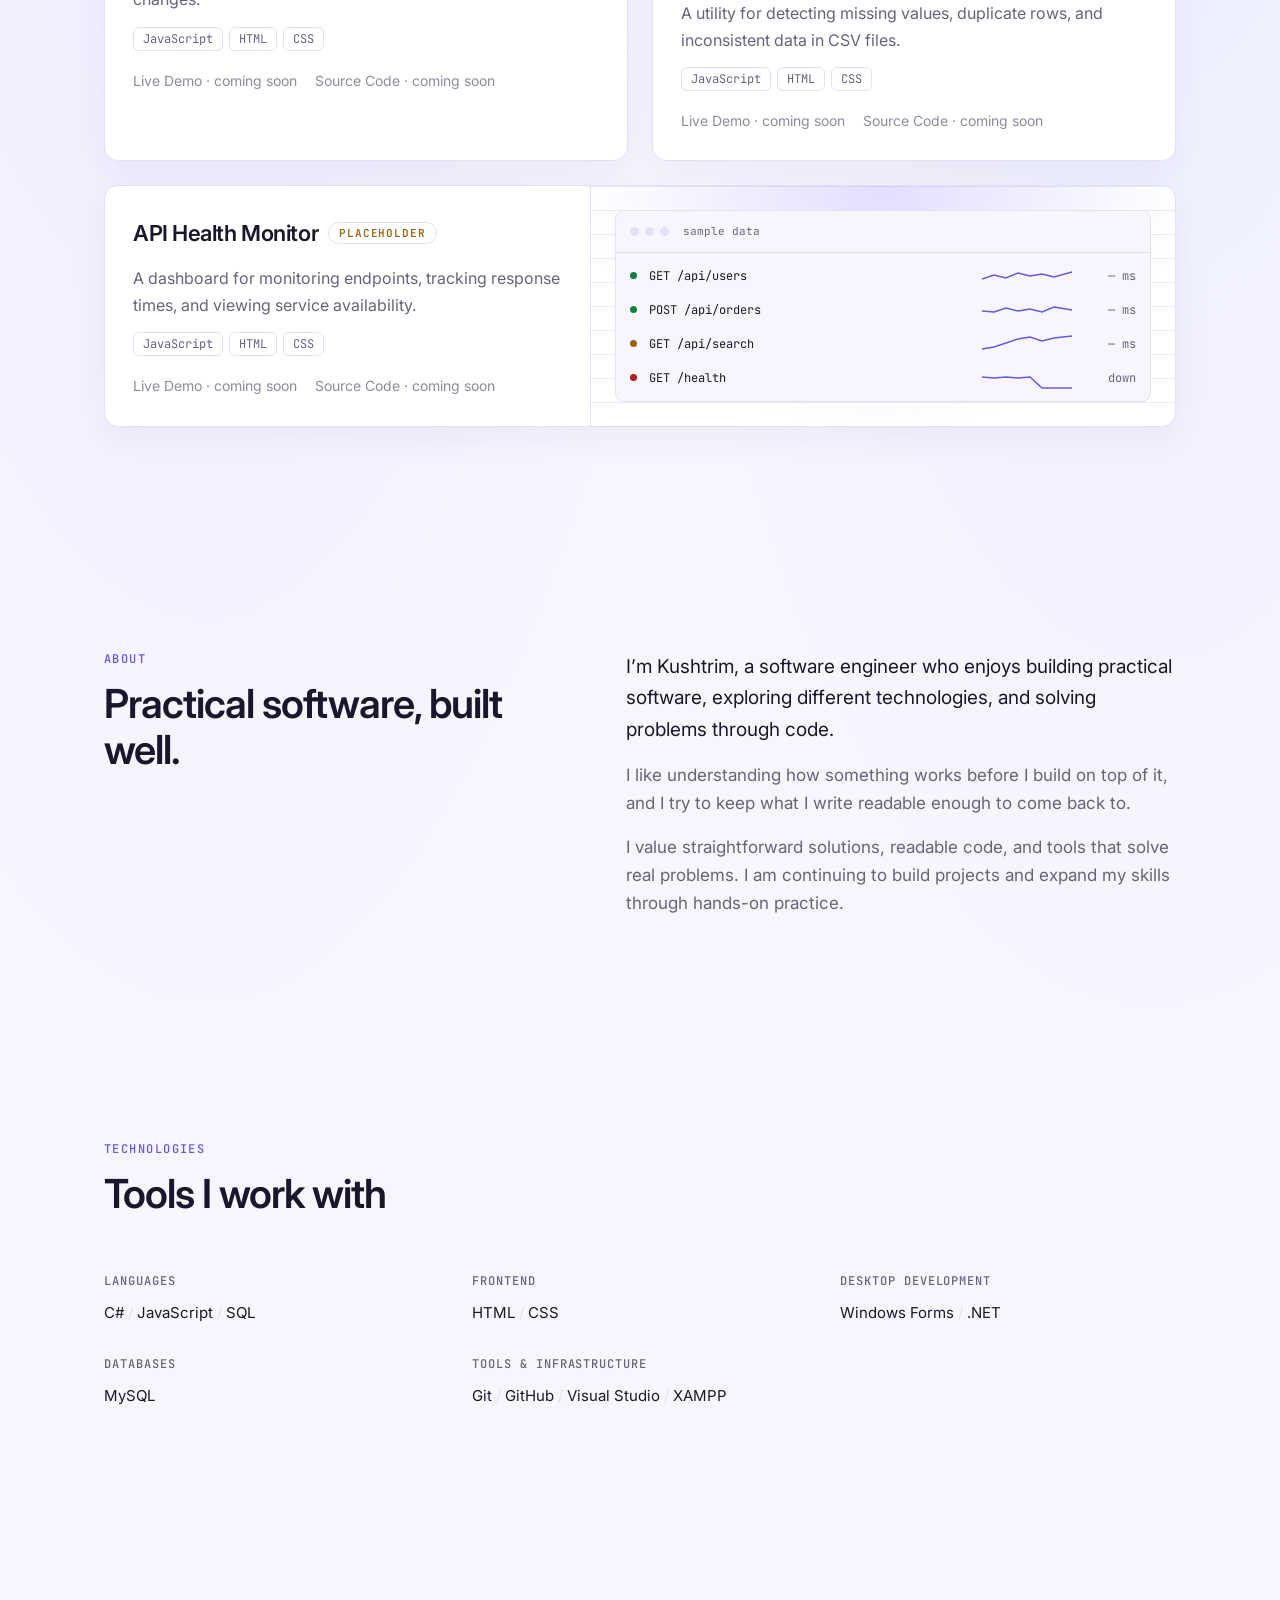
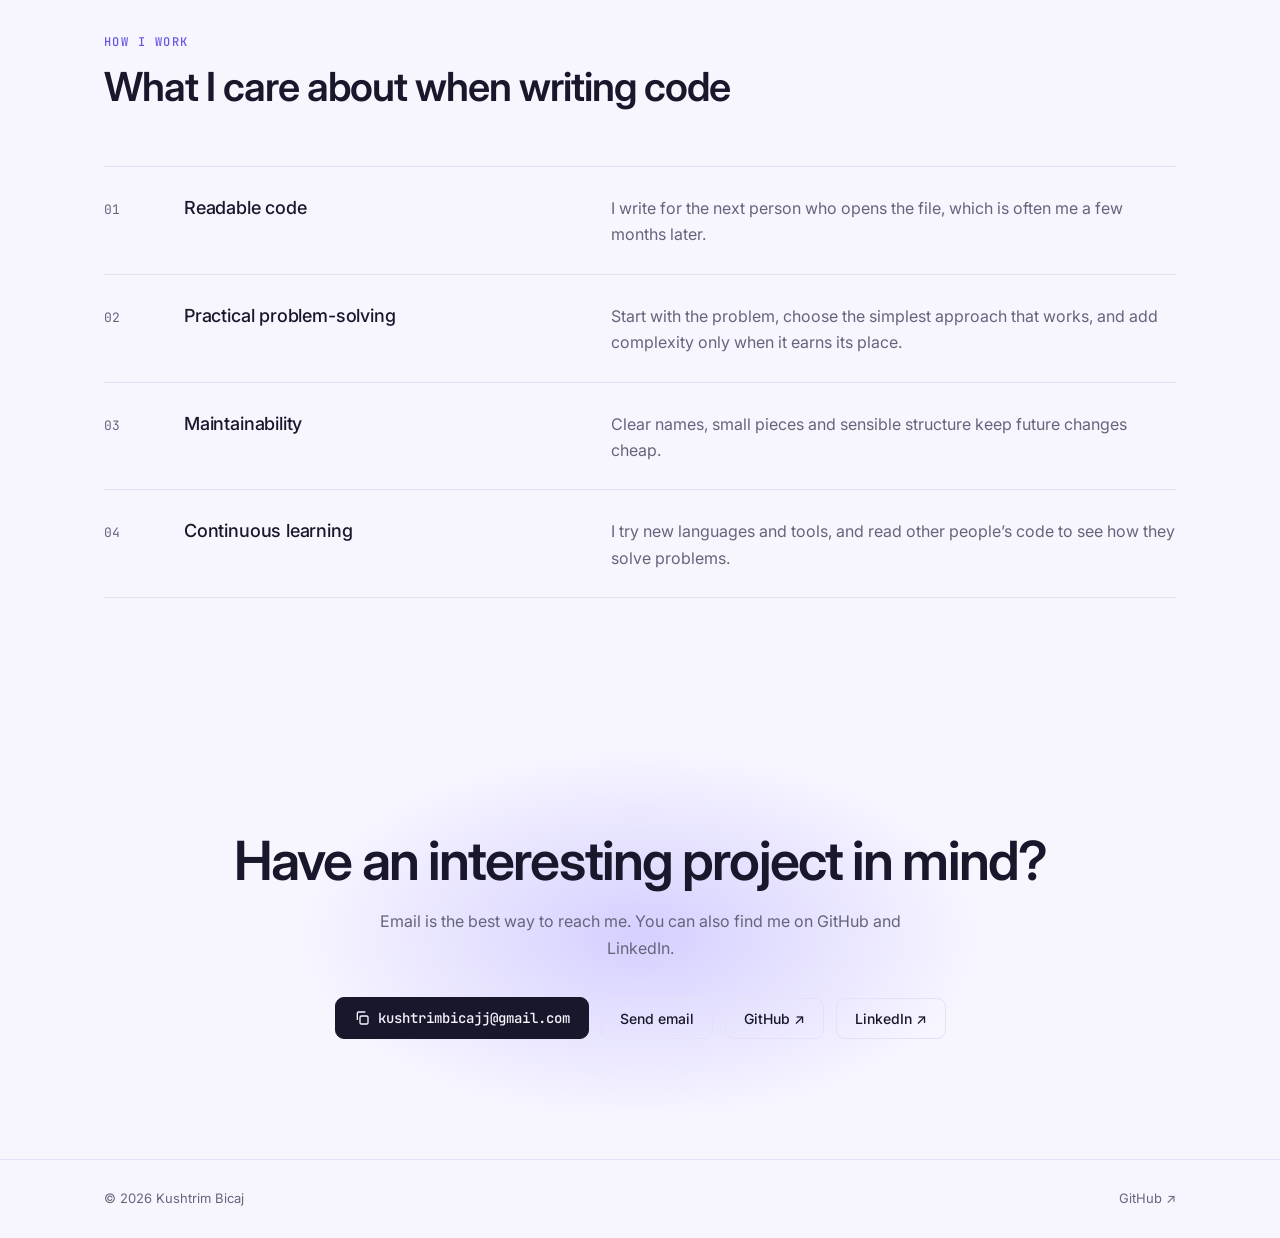
==== commit de4c7092: "Add files via upload" ====
--- a/index.html
+++ b/index.html
@@ -13,122 +13,7 @@
 <link rel="preconnect" href="https://fonts.googleapis.com">
 <link rel="preconnect" href="https://fonts.gstatic.com" crossorigin>
 <link href="https://fonts.googleapis.com/css2?family=Inter:wght@400;500;600;700&family=JetBrains+Mono:wght@400;500&display=swap" rel="stylesheet">
-<style>
-:root{--bg:#0c0d10;--bg2:#121318;--fg:#e8e8ea;--mut:#8b8d98;--line:#23252d;--acc:#8b97ff;--glow:rgba(124,140,255,.16);--grid:rgba(255,255,255,.035);--ok:#4ade80;--bad:#f87171;--warn:#fbbf24;
---sans:"Inter",system-ui,-apple-system,"Segoe UI",sans-serif;--mono:"JetBrains Mono",ui-monospace,SFMono-Regular,Menlo,monospace;
-box-sizing:border-box;padding-top:env(safe-area-inset-top,0px);padding-bottom:env(safe-area-inset-bottom,0px);color-scheme:dark}
-@media(prefers-color-scheme:light){:root:not([data-theme="dark"]){--bg:#f7f6ff;--bg2:#fff;--fg:#19172b;--mut:#66647b;--line:#e5e0f5;--acc:#6558e8;--glow:rgba(111,91,255,.25);--grid:rgba(91,77,170,.12);--ok:#15803d;--bad:#b91c1c;--warn:#9a6412;color-scheme:light}}
-@media(prefers-color-scheme:light){:root:not([data-theme="dark"]) body{background:radial-gradient(ellipse at 16% 0%,rgba(137,119,255,.15),transparent 42%),radial-gradient(ellipse at 90% 22%,rgba(102,128,255,.09),transparent 34%),var(--bg)}:root:not([data-theme="dark"]) .hero::before{-webkit-mask-image:radial-gradient(ellipse 78% 68% at 50% 35%,#000 15%,transparent 100%);mask-image:radial-gradient(ellipse 78% 68% at 50% 35%,#000 15%,transparent 100%)}:root:not([data-theme="dark"]) .term{box-shadow:0 30px 80px -30px rgba(101,88,232,.28),0 0 0 1px rgba(101,88,232,.06) inset}:root:not([data-theme="dark"]) .pvw{background:radial-gradient(ellipse at 50% 0,rgba(111,91,255,.2),transparent 72%),linear-gradient(var(--grid) 1px,transparent 1px) 0 0/24px 24px}:root:not([data-theme="dark"]) .proj{box-shadow:0 12px 35px rgba(49,37,100,.055)}:root:not([data-theme="dark"]) .proj:hover{box-shadow:0 18px 45px rgba(87,69,200,.13)}}
-:root[data-theme="dark"]{color-scheme:dark}
-*,*::before,*::after{box-sizing:border-box}
-html{scroll-behavior:smooth;scroll-padding-top:calc(72px + env(safe-area-inset-top,0px));-webkit-text-size-adjust:100%}
-body{margin:0;background:var(--bg);color:var(--fg);font:400 16px/1.65 var(--sans);overflow-x:hidden;-webkit-font-smoothing:antialiased}
-body::before{content:"";position:fixed;inset:0 0 auto;height:env(safe-area-inset-top,0px);z-index:60;background:var(--bg)}
-a{color:inherit;text-decoration:none}
-:focus-visible{outline:2px solid var(--acc);outline-offset:3px;border-radius:4px}
-.skip{position:absolute;left:-999px;top:8px;background:var(--acc);color:#000;padding:8px 14px;border-radius:6px;z-index:100}.skip:focus{left:8px}
-.wrap{max-width:1120px;margin:0 auto;padding:0 24px}
-section{padding:112px 0;position:relative}
-.eyebrow{font:500 12px var(--mono);letter-spacing:.12em;text-transform:uppercase;color:var(--acc);margin:0 0 14px}
-h2{font-size:clamp(28px,4vw,40px);line-height:1.15;letter-spacing:-.025em;margin:0 0 16px;font-weight:600}
-.lede{color:var(--mut);max-width:560px;margin:0}
-/* nav */
-header{position:sticky;top:env(safe-area-inset-top,0px);z-index:50;background:color-mix(in srgb,var(--bg) 82%,transparent);backdrop-filter:blur(10px);border-bottom:1px solid var(--line)}
-nav{display:flex;align-items:center;justify-content:space-between;height:56px;gap:12px}
-.mono{display:inline-grid;place-items:center;width:30px;height:30px;border:1px solid var(--line);border-radius:7px;font:600 12px var(--mono);letter-spacing:.02em;transition:border-color .2s,color .2s}
-.mono:hover{border-color:var(--acc);color:var(--acc)}
-.links{display:flex;gap:4px;align-items:center}
-.links a{font-size:14px;color:var(--mut);padding:6px 10px;border-radius:6px;transition:color .2s}
-.links a:hover,.links a.on{color:var(--fg)}
-.right{display:flex;align-items:center;gap:12px}
-.avail{display:inline-flex;align-items:center;gap:8px;font:400 12px var(--mono);color:var(--mut)}
-.dot{width:7px;height:7px;border-radius:50%;background:var(--ok);box-shadow:0 0 0 0 var(--ok);animation:pulse 2.4s infinite}
-@keyframes pulse{70%{box-shadow:0 0 0 7px transparent}100%{box-shadow:0 0 0 0 transparent}}
-.gh{display:inline-flex;align-items:center;gap:7px;font-size:14px;padding:6px 10px;border:1px solid var(--line);border-radius:8px;transition:border-color .2s}
-.gh:hover{border-color:var(--acc)}
-svg.i{width:16px;height:16px;flex:none}
-/* hero */
-.hero{padding:88px 0 96px;overflow:hidden}
-.hero::before{content:"";position:absolute;inset:0;background:linear-gradient(var(--grid) 1px,transparent 1px) 0 0/48px 48px,linear-gradient(90deg,var(--grid) 1px,transparent 1px) 0 0/48px 48px;-webkit-mask-image:radial-gradient(ellipse 70% 60% at 50% 30%,#000,transparent);mask-image:radial-gradient(ellipse 70% 60% at 50% 30%,#000,transparent)}
-.hero::after{content:"";position:absolute;width:640px;height:640px;right:-160px;top:-200px;background:radial-gradient(circle,var(--glow),transparent 65%);pointer-events:none}
-.hero .wrap{position:relative;z-index:1;display:grid;grid-template-columns:1.1fr .9fr;gap:56px;align-items:center}
-.status{display:inline-flex;gap:8px;align-items:center;font:400 12px var(--mono);color:var(--mut);border:1px solid var(--line);padding:5px 12px;border-radius:99px;margin-bottom:28px}
-h1{font-size:clamp(38px,6vw,68px);line-height:1.04;letter-spacing:-.04em;font-weight:600;margin:0 0 24px}
-h1 em{font-style:normal;color:var(--acc)}
-.hero p{color:var(--mut);font-size:18px;max-width:520px;margin:0 0 36px}
-.btns{display:flex;flex-wrap:wrap;gap:12px;align-items:center}
-.btn{display:inline-flex;align-items:center;gap:8px;font:500 14px var(--sans);padding:11px 18px;border-radius:9px;border:1px solid var(--line);background:transparent;color:var(--fg);cursor:pointer;transition:transform .15s,border-color .2s,background .2s}
-.btn:hover{border-color:var(--acc);transform:translateY(-1px)}
-.btn.pri{background:var(--fg);color:var(--bg);border-color:var(--fg)}
-.btn.pri:hover{background:var(--acc);border-color:var(--acc);color:#000}
-.term{background:var(--bg2);border:1px solid var(--line);border-radius:12px;box-shadow:0 30px 80px -30px var(--glow),0 0 0 1px rgba(255,255,255,.02) inset;font:400 13px/1.8 var(--mono);overflow:hidden;min-width:0}
-.bar{display:flex;gap:6px;align-items:center;padding:11px 14px;border-bottom:1px solid var(--line);color:var(--mut);font-size:11px}
-.bar b{width:9px;height:9px;border-radius:50%;background:var(--line)}.bar span{margin-left:8px}
-.term pre,.pv pre{margin:0;padding:18px;overflow-x:auto;font:inherit;white-space:pre}
-.term .l{display:block;opacity:0;animation:in .4s forwards}
-@keyframes in{from{opacity:0;transform:translateY(4px)}to{opacity:1;transform:none}}
-.caret{display:inline-block;width:7px;height:14px;background:var(--acc);vertical-align:-2px;animation:blink 1s steps(2) infinite}
-@keyframes blink{50%{opacity:0}}
-.k{color:var(--acc)}.s{color:#7dd3a8}.n{color:#f0a96a}.c{color:var(--mut)}
-/* projects */
-.head{margin-bottom:56px}
-.grid{display:grid;grid-template-columns:repeat(2,1fr);gap:24px}
-.proj{position:relative;display:flex;flex-direction:column;border:1px solid var(--line);border-radius:14px;background:var(--bg2);overflow:hidden;transition:border-color .25s,transform .25s}
-.proj:hover{border-color:color-mix(in srgb,var(--acc) 55%,var(--line));transform:translateY(-3px)}
-.proj.wide{grid-column:span 2;flex-direction:row}
-.proj.wide.rev{flex-direction:row-reverse}
-.proj.wide .pvw{flex:1.25}.proj.wide .info{flex:1;justify-content:center}
-.pvw{padding:24px;background:radial-gradient(ellipse at 50% 0,var(--glow),transparent 70%),linear-gradient(var(--grid) 1px,transparent 1px) 0 0/24px 24px;border-bottom:1px solid var(--line);min-width:0}
-.proj.wide .pvw{border-bottom:0;border-right:1px solid var(--line)}.proj.wide.rev .pvw{border-right:0;border-left:1px solid var(--line)}
-.pv{background:var(--bg);border:1px solid var(--line);border-radius:9px;font:400 12px/1.7 var(--mono);overflow:hidden;transition:transform .4s}
-.proj:hover .pv{transform:scale(1.018) rotate(-.2deg)}
-.info{padding:28px;display:flex;flex-direction:column;gap:14px}
-.info h3{margin:0;font-size:22px;letter-spacing:-.02em;font-weight:600;display:flex;gap:10px;align-items:center;flex-wrap:wrap}
-.tag{font:500 10px var(--mono);letter-spacing:.08em;text-transform:uppercase;border:1px solid var(--line);color:var(--warn);padding:2px 8px;border-radius:99px}
-.info p{margin:0;color:var(--mut)}
-.stack{display:flex;flex-wrap:wrap;gap:6px;list-style:none;margin:0;padding:0}
-.stack li{font:400 12px var(--mono);color:var(--mut);padding:3px 9px;border:1px solid var(--line);border-radius:6px}
-.plinks{display:flex;gap:18px;margin-top:4px;font-size:14px;flex-wrap:wrap}
-.plinks a{display:inline-flex;gap:6px;align-items:center;border-bottom:1px solid transparent;transition:color .2s,border-color .2s}
-.plinks a:hover{color:var(--acc);border-color:var(--acc)}
-.plinks .off{color:var(--mut);opacity:.75}
-.add{color:var(--ok)}.del{color:var(--bad)}.add,.del{display:block;padding:0 14px}.add{background:rgba(74,222,128,.08)}.del{background:rgba(248,113,113,.08)}.ctx{display:block;padding:0 14px;color:var(--mut)}
-table{border-collapse:collapse;width:100%}td,th{padding:5px 12px;text-align:left;border-bottom:1px solid var(--line);font-weight:400;white-space:nowrap}th{color:var(--mut);font-size:11px}
-td.miss{color:var(--bad);background:rgba(248,113,113,.08)}td.dup{color:var(--warn);background:rgba(251,191,36,.08)}
-.rows{padding:6px 0}.row{display:flex;align-items:center;gap:12px;padding:6px 14px}.row .nm{flex:1;min-width:0;overflow:hidden;text-overflow:ellipsis;white-space:nowrap}.row svg{width:90px;height:22px;flex:none}.ms{color:var(--mut);width:52px;text-align:right}
-/* about */
-.two{display:grid;grid-template-columns:1fr 1.2fr;gap:64px}
-.skills{display:grid;grid-template-columns:repeat(2,1fr);gap:28px 32px}
-.skills h3{font:500 12px var(--mono);letter-spacing:.08em;text-transform:uppercase;color:var(--mut);margin:0 0 10px}
-.skills p{margin:0;font-size:15px;line-height:1.9}
-.skills span:not(:last-child)::after{content:" / ";color:var(--line)}
-/* principles */
-.pr{list-style:none;margin:0;padding:0;border-top:1px solid var(--line)}
-.pr li{display:grid;grid-template-columns:56px 1fr 1.4fr;gap:24px;padding:26px 0;border-bottom:1px solid var(--line);align-items:baseline;transition:padding-left .25s}
-.pr li:hover{padding-left:10px}.pr li:hover .no{color:var(--acc)}
-.no{font:400 13px var(--mono);color:var(--mut);transition:color .2s}.pr h3{margin:0;font-size:18px;font-weight:500;letter-spacing:-.01em}.pr p{margin:0;color:var(--mut)}
-/* contact */
-.cta{text-align:center;padding:120px 0;overflow:hidden}
-.cta::before{content:"";position:absolute;left:50%;top:50%;width:700px;height:380px;transform:translate(-50%,-50%);background:radial-gradient(ellipse,var(--glow),transparent 70%);pointer-events:none}
-.cta .wrap{position:relative}.cta h2{font-size:clamp(32px,5vw,54px);letter-spacing:-.035em}.cta .lede{margin:0 auto 36px}.cta .btns{justify-content:center}
-.mail{font-family:var(--mono)}
-footer{border-top:1px solid var(--line);padding:28px 0;color:var(--mut);font-size:13px}
-footer .wrap{display:flex;justify-content:space-between;gap:12px;flex-wrap:wrap;align-items:center}
-.toast{position:fixed;left:50%;bottom:calc(24px + env(safe-area-inset-bottom,0px));transform:translate(-50%,20px);background:var(--fg);color:var(--bg);padding:9px 16px;border-radius:8px;font-size:13px;opacity:0;pointer-events:none;transition:.25s;z-index:70}
-.toast.show{opacity:1;transform:translate(-50%,0)}
-.rv{opacity:0;transform:translateY(16px);transition:opacity .6s,transform .6s}.rv.vis{opacity:1;transform:none}
-@media(max-width:900px){.hero .wrap,.two{grid-template-columns:1fr;gap:40px}.proj.wide,.proj.wide.rev{flex-direction:column;grid-column:span 2}.proj.wide .pvw,.proj.wide.rev .pvw{border:0;border-bottom:1px solid var(--line)}.pr li{grid-template-columns:40px 1fr}.pr li p{grid-column:2}}
-@media(max-width:640px){section{padding:80px 0}.wrap{padding:0 18px}.grid{grid-template-columns:1fr}.proj.wide,.proj.wide.rev{grid-column:auto}.avail span,.gh span{display:none}.links a{padding:6px 7px;font-size:13px}.skills{grid-template-columns:1fr}.hero{padding-top:56px}.hero p{font-size:16px}.info{padding:22px}.pvw{padding:16px}}
-@media(max-width:380px){.right .avail{display:none}}
-@media(prefers-reduced-motion:reduce){*,*::before,*::after{animation:none!important;transition:none!important;scroll-behavior:auto!important}.rv,.term .l{opacity:1;transform:none}}
-/* additions */
-[hidden]{display:none!important}
-.prose p{margin:0 0 16px;color:var(--mut);font-size:17px}.prose p:first-child{color:var(--fg);font-size:19px}.prose p:last-child{margin:0}
-#tech .skills{grid-template-columns:repeat(3,1fr)}
-footer a{transition:color .2s}footer a:hover{color:var(--fg)}
-@media(max-width:900px){#tech .skills{grid-template-columns:repeat(2,1fr)}}
-@media(max-width:640px){#tech .skills{grid-template-columns:1fr}}
-</style>
+<link rel="stylesheet" href="css/style.css">
 </head>
 <body>
 <a class="skip" href="#main">Skip to content</a>
@@ -182,125 +67,7 @@
 <footer><div class="wrap"><span id="foot"></span><a id="footGh" target="_blank" rel="noopener noreferrer">GitHub ↗</a></div></footer>
 <div class="toast" id="toast" role="status" aria-live="polite">Email copied</div>
 
-<script>
-/* ============ EDIT EVERYTHING HERE ============ */
-const SITE = {
-  name: "Kushtrim Bicaj",
-  initials: "KB",
-  role: "Software Engineer",
-  available: false,                      // true shows the "available" indicators (nav + hero)
-  availableText: "Open to opportunities",
-  email: "kushtrimbicajj@gmail.com",
-  github: "https://github.com/kushtrimbicaj",
-  linkedin: "https://www.linkedin.com/in/kushtrim-bicaj-75b719367/",
-  hero: {
-    title: "Hi, I’m Kushtrim. I build <em>practical software</em>.",
-    text: "I enjoy building practical software, exploring different technologies, and solving problems through code. This site collects my projects and shows how I approach development."
-  },
-  about: [
-    "I’m Kushtrim, a software engineer who enjoys building practical software, exploring different technologies, and solving problems through code.",
-    "I like understanding how something works before I build on top of it, and I try to keep what I write readable enough to come back to.",
-    "I value straightforward solutions, readable code, and tools that solve real problems. I am continuing to build projects and expand my skills through hands-on practice."
-  ],
-  techNote: "",   // Empty hides the note
-  skills: {
-    "Languages": ["C#", "JavaScript", "SQL"],
-    "Frontend": ["HTML", "CSS"],
-    "Desktop Development": ["Windows Forms", ".NET"],
-    "Databases": ["MySQL"],
-    "Tools & Infrastructure": ["Git", "GitHub", "Visual Studio", "XAMPP"]
-  },
-  principles: [
-    ["Readable code", "I write for the next person who opens the file, which is often me a few months later."],
-    ["Practical problem-solving", "Start with the problem, choose the simplest approach that works, and add complexity only when it earns its place."],
-    ["Maintainability", "Clear names, small pieces and sensible structure keep future changes cheap."],
-    ["Continuous learning", "I try new languages and tools, and read other people’s code to see how they solve problems."]
-  ],
-  /* visual: json | diff | csv | api. layout: "wide" | "wide rev" | "" */
-  projects: [
-    { name: "JSON Formatter & Validator", desc: "A developer utility for formatting JSON, validating syntax, and identifying errors directly in the browser.", stack: ["HTML", "CSS", "JavaScript"], visual: "json", status: "Live", demo: "https://kushtrimbicaj.github.io/json-formatter-validator/", source: "https://github.com/kushtrimbicaj/json-formatter-validator", layout: "wide" },
-    { name: "Text Diff Tool", desc: "A tool for comparing two blocks of text and highlighting changes.", stack: ["JavaScript", "HTML", "CSS"], visual: "diff", status: "Placeholder", demo: null, source: null, layout: "" },
-    { name: "CSV Data Quality Checker", desc: "A utility for detecting missing values, duplicate rows, and inconsistent data in CSV files.", stack: ["JavaScript", "HTML", "CSS"], visual: "csv", status: "Placeholder", demo: null, source: null, layout: "" },
-    { name: "API Health Monitor", desc: "A dashboard for monitoring endpoints, tracking response times, and viewing service availability.", stack: ["JavaScript", "HTML", "CSS"], visual: "api", status: "Placeholder", demo: null, source: null, layout: "wide rev" }
-  ]
-};
-/* ============ RENDERING ============ */
-const $ = id => document.getElementById(id);
-const esc = s => String(s).replace(/[&<>"]/g, c => ({"&":"&amp;","<":"&lt;",">":"&gt;",'"':"&quot;"}[c]));
-const arrow = '<svg class="i" viewBox="0 0 24 24" fill="none" stroke="currentColor" stroke-width="2" aria-hidden="true"><path d="M7 17 17 7M8 7h9v9"/></svg>';
-const code = '<svg class="i" viewBox="0 0 24 24" fill="none" stroke="currentColor" stroke-width="2" aria-hidden="true"><path d="m16 18 6-6-6-6M8 6l-6 6 6 6"/></svg>';
-
-const VIS = {
-  json: () => '<div class="pv"><div class="bar"><b></b><b></b><b></b><span>input.json</span></div><pre><span class="c">{</span>\n  <span class="k">"name"</span>: <span class="s">"example"</span>,\n  <span class="k">"items"</span>: [<span class="n">1</span>, <span class="n">2</span>, <span class="n">3</span>],\n  <span class="k">"active"</span>: <span class="n">true</span>,\n<span class="del" style="padding:0">  <span class="k">"tags"</span>: [<span class="s">"a"</span>,]  ✕ trailing comma</span><span class="c">}</span></pre></div>',
-  diff: () => '<div class="pv"><div class="bar"><b></b><b></b><b></b><span>diff</span></div><pre style="padding:12px 0"><span class="ctx">  function greet(name) {</span><span class="del">-   return "Hello " + name;</span><span class="add">+   return `Hello, ${name}!`;</span><span class="ctx">  }</span><span class="del">-   greet("world");</span><span class="add">+   greet("developer");</span></pre></div>',
-  csv: () => '<div class="pv" style="overflow-x:auto"><div class="bar"><b></b><b></b><b></b><span>data.csv</span></div><table><tr><th>id</th><th>email</th><th>country</th></tr><tr><td>1</td><td>a@site.io</td><td>US</td></tr><tr><td>2</td><td class="miss">— missing</td><td>DE</td></tr><tr><td class="dup">3</td><td class="dup">c@site.io</td><td class="dup">FR</td></tr><tr><td class="dup">3</td><td class="dup">c@site.io</td><td class="dup">FR</td></tr><tr><td>4</td><td>d@site.io</td><td class="miss">usa / U.S.</td></tr></table></div>',
-  api: () => {
-    const sp = p => '<svg viewBox="0 0 90 22" aria-hidden="true"><polyline fill="none" stroke="var(--acc)" stroke-width="1.5" points="' + p + '"/></svg>';
-    const r = (n, c, ms, p) => '<div class="row"><i class="dot" style="background:' + c + ';animation:none"></i><span class="nm">' + n + '</span>' + sp(p) + '<span class="ms">' + ms + '</span></div>';
-    return '<div class="pv"><div class="bar"><b></b><b></b><b></b><span>sample data</span></div><div class="rows">' +
-      r("GET /api/users", "var(--ok)", "— ms", "0,14 12,10 24,13 36,8 48,11 60,9 72,12 90,7") +
-      r("POST /api/orders", "var(--ok)", "— ms", "0,12 12,13 24,9 36,12 48,10 60,13 72,8 90,11") +
-      r("GET /api/search", "var(--warn)", "— ms", "0,16 12,14 24,10 36,6 48,4 60,8 72,5 90,3") +
-      r("GET /health", "var(--bad)", "down", "0,10 12,11 24,10 36,11 48,10 60,21 72,21 90,21") + '</div></div>';
-  }
-};
-
-function init() {
-  const S = SITE;
-  document.title = S.name + " — Software Engineer";
-  $("monogram").textContent = S.initials;
-  const secs = [["Home","home"],["Projects","projects"],["About","about"],["Contact","contact"]];
-  $("navlinks").innerHTML = secs.map(([t,i]) => '<a href="#' + i + '" data-s="' + i + '">' + t + '</a>').join("");
-  ["navGh","heroGh","ctGh","footGh"].forEach(i => $(i).href = S.github);
-  $("navGh").setAttribute("aria-label", "GitHub profile");
-  $("ctLi").href = S.linkedin;
-  $("heroTitle").innerHTML = S.hero.title;
-  $("heroText").textContent = S.hero.text;
-  $("heroRole").textContent = S.name + " · " + S.role;
-  $("aboutText").innerHTML = S.about.map(t => "<p>" + esc(t) + "</p>").join("");
-  $("techNote").textContent = S.techNote || "";
-  if (S.available) { $("navAvailText").textContent = "Available"; $("heroStatusText").textContent = S.availableText; }
-  else { $("navAvail").hidden = true; $("heroStatus").hidden = true; }
-  $("skills").innerHTML = Object.entries(S.skills).map(([k,v]) => '<div><h3>' + esc(k) + '</h3><p>' + v.map(x => '<span>' + esc(x) + '</span>').join("") + '</p></div>').join("");
-  $("pr").innerHTML = S.principles.map((p,i) => '<li><span class="no">0' + (i+1) + '</span><h3>' + esc(p[0]) + '</h3><p>' + esc(p[1]) + '</p></li>').join("");
-  $("projGrid").innerHTML = S.projects.map(p =>
-    '<article class="proj rv ' + (p.layout||"") + '"><div class="pvw">' + (VIS[p.visual]||VIS.json)() + '</div><div class="info"><h3>' + esc(p.name) + (p.status ? '<span class="tag">' + esc(p.status) + '</span>' : '') + '</h3><p>' + esc(p.desc) + '</p><ul class="stack">' + p.stack.map(s => '<li>' + esc(s) + '</li>').join("") + '</ul><div class="plinks">' +
-    (p.demo ? '<a href="' + esc(p.demo) + '" target="_blank" rel="noopener noreferrer">Live Demo ' + arrow + '</a>' : '<span class="off">Live Demo · coming soon</span>') +
-    (p.source ? '<a href="' + esc(p.source) + '" target="_blank" rel="noopener noreferrer">Source Code ' + code + '</a>' : '<span class="off">Source Code · coming soon</span>') + '</div></div></article>').join("");
-  $("mailLabel").textContent = S.email;
-  $("mailTo").href = "mailto:" + S.email;
-  $("foot").textContent = "© " + new Date().getFullYear() + " " + S.name;
-  // terminal
-  const lines = [
-    '<span class="c">$ cat about.ts</span>',
-    '<span class="k">const</span> kushtrim = {',
-    '  role: <span class="s">"Software Engineer"</span>,',
-    '  likes: [<span class="s">"practical software"</span>, <span class="s">"readable code"</span>],',
-    '  exploring: <span class="s">"different technologies"</span>,',
-    '  solves: <span class="s">"problems through code"</span>,',
-    '};',
-    '<span class="c">$</span> <i class="caret"></i>'
-  ];
-  $("term").innerHTML = lines.map((l,i) => '<span class="l" style="animation-delay:' + (0.4 + i*0.35) + 's">' + l + '</span>').join("");
-  // copy email
-  $("copyMail").addEventListener("click", async () => {
-    let ok = false;
-    try { await navigator.clipboard.writeText(S.email); ok = true; } catch (e) {}
-    if (!ok) { try { const t = document.createElement("textarea"); t.value = S.email; t.style.position = "fixed"; t.style.opacity = "0"; document.body.appendChild(t); t.select(); ok = document.execCommand("copy"); t.remove(); } catch (e) {} }
-    const el = $("toast"); el.textContent = ok ? "Email copied" : "Copy failed — use Send email"; el.classList.add("show");
-    setTimeout(() => el.classList.remove("show"), 1800);
-  });
-  // reveal + active nav
-  const rv = document.querySelectorAll(".rv");
-  if ("IntersectionObserver" in window) {
-    const io = new IntersectionObserver(es => es.forEach(e => { if (e.isIntersecting) { e.target.classList.add("vis"); io.unobserve(e.target); } }), { threshold: .12 });
-    rv.forEach(el => io.observe(el));
-    const map = { tech: "about", principles: "about" };
-    const so = new IntersectionObserver(es => es.forEach(e => { if (e.isIntersecting) { const id = map[e.target.id] || e.target.id; document.querySelectorAll(".links a").forEach(a => a.classList.toggle("on", a.dataset.s === id)); } }), { rootMargin: "-45% 0px -50% 0px" });
-    document.querySelectorAll("main section").forEach(s => so.observe(s));
-  } else rv.forEach(el => el.classList.add("vis"));
-}
-init();
-</script>
+<script src="js/data.js"></script>
+<script src="js/main.js"></script>
 </body>
-</html>
+</html>
--- a/css/style.css
+++ b/css/style.css
@@ -0,0 +1,119 @@
+:root{--bg:#0c0d10;--bg2:#121318;--fg:#e8e8ea;--mut:#8b8d98;--line:#23252d;--acc:#8b97ff;--glow:rgba(124,140,255,.16);--grid:rgba(255,255,255,.035);--ok:#4ade80;--bad:#f87171;--warn:#fbbf24;
+--sans:"Inter",system-ui,-apple-system,"Segoe UI",sans-serif;--mono:"JetBrains Mono",ui-monospace,SFMono-Regular,Menlo,monospace;
+box-sizing:border-box;padding-top:env(safe-area-inset-top,0px);padding-bottom:env(safe-area-inset-bottom,0px);color-scheme:dark}
+@media(prefers-color-scheme:light){:root:not([data-theme="dark"]){--bg:#f7f6ff;--bg2:#fff;--fg:#19172b;--mut:#66647b;--line:#e5e0f5;--acc:#6558e8;--glow:rgba(111,91,255,.25);--grid:rgba(91,77,170,.12);--ok:#15803d;--bad:#b91c1c;--warn:#9a6412;color-scheme:light}}
+@media(prefers-color-scheme:light){:root:not([data-theme="dark"]) body{background:radial-gradient(ellipse at 16% 0%,rgba(137,119,255,.15),transparent 42%),radial-gradient(ellipse at 90% 22%,rgba(102,128,255,.09),transparent 34%),var(--bg)}:root:not([data-theme="dark"]) .hero::before{-webkit-mask-image:radial-gradient(ellipse 78% 68% at 50% 35%,#000 15%,transparent 100%);mask-image:radial-gradient(ellipse 78% 68% at 50% 35%,#000 15%,transparent 100%)}:root:not([data-theme="dark"]) .term{box-shadow:0 30px 80px -30px rgba(101,88,232,.28),0 0 0 1px rgba(101,88,232,.06) inset}:root:not([data-theme="dark"]) .pvw{background:radial-gradient(ellipse at 50% 0,rgba(111,91,255,.2),transparent 72%),linear-gradient(var(--grid) 1px,transparent 1px) 0 0/24px 24px}:root:not([data-theme="dark"]) .proj{box-shadow:0 12px 35px rgba(49,37,100,.055)}:root:not([data-theme="dark"]) .proj:hover{box-shadow:0 18px 45px rgba(87,69,200,.13)}}
+:root[data-theme="dark"]{color-scheme:dark}
+*,*::before,*::after{box-sizing:border-box}
+html{scroll-behavior:smooth;scroll-padding-top:calc(72px + env(safe-area-inset-top,0px));-webkit-text-size-adjust:100%}
+body{margin:0;background:var(--bg);color:var(--fg);font:400 16px/1.65 var(--sans);overflow-x:hidden;-webkit-font-smoothing:antialiased}
+body::before{content:"";position:fixed;inset:0 0 auto;height:env(safe-area-inset-top,0px);z-index:60;background:var(--bg)}
+a{color:inherit;text-decoration:none}
+:focus-visible{outline:2px solid var(--acc);outline-offset:3px;border-radius:4px}
+.skip{position:absolute;left:-999px;top:8px;background:var(--acc);color:#000;padding:8px 14px;border-radius:6px;z-index:100}.skip:focus{left:8px}
+.wrap{max-width:1120px;margin:0 auto;padding:0 24px}
+section{padding:112px 0;position:relative}
+.eyebrow{font:500 12px var(--mono);letter-spacing:.12em;text-transform:uppercase;color:var(--acc);margin:0 0 14px}
+h2{font-size:clamp(28px,4vw,40px);line-height:1.15;letter-spacing:-.025em;margin:0 0 16px;font-weight:600}
+.lede{color:var(--mut);max-width:560px;margin:0}
+/* nav */
+header{position:sticky;top:env(safe-area-inset-top,0px);z-index:50;background:color-mix(in srgb,var(--bg) 82%,transparent);backdrop-filter:blur(10px);border-bottom:1px solid var(--line)}
+nav{display:flex;align-items:center;justify-content:space-between;height:56px;gap:12px}
+.mono{display:inline-grid;place-items:center;width:30px;height:30px;border:1px solid var(--line);border-radius:7px;font:600 12px var(--mono);letter-spacing:.02em;transition:border-color .2s,color .2s}
+.mono:hover{border-color:var(--acc);color:var(--acc)}
+.links{display:flex;gap:4px;align-items:center}
+.links a{font-size:14px;color:var(--mut);padding:6px 10px;border-radius:6px;transition:color .2s}
+.links a:hover,.links a.on{color:var(--fg)}
+.right{display:flex;align-items:center;gap:12px}
+.avail{display:inline-flex;align-items:center;gap:8px;font:400 12px var(--mono);color:var(--mut)}
+.dot{width:7px;height:7px;border-radius:50%;background:var(--ok);box-shadow:0 0 0 0 var(--ok);animation:pulse 2.4s infinite}
+@keyframes pulse{70%{box-shadow:0 0 0 7px transparent}100%{box-shadow:0 0 0 0 transparent}}
+.gh{display:inline-flex;align-items:center;gap:7px;font-size:14px;padding:6px 10px;border:1px solid var(--line);border-radius:8px;transition:border-color .2s}
+.gh:hover{border-color:var(--acc)}
+svg.i{width:16px;height:16px;flex:none}
+/* hero */
+.hero{padding:88px 0 96px;overflow:hidden}
+.hero::before{content:"";position:absolute;inset:0;background:linear-gradient(var(--grid) 1px,transparent 1px) 0 0/48px 48px,linear-gradient(90deg,var(--grid) 1px,transparent 1px) 0 0/48px 48px;-webkit-mask-image:radial-gradient(ellipse 70% 60% at 50% 30%,#000,transparent);mask-image:radial-gradient(ellipse 70% 60% at 50% 30%,#000,transparent)}
+.hero::after{content:"";position:absolute;width:640px;height:640px;right:-160px;top:-200px;background:radial-gradient(circle,var(--glow),transparent 65%);pointer-events:none}
+.hero .wrap{position:relative;z-index:1;display:grid;grid-template-columns:1.1fr .9fr;gap:56px;align-items:center}
+.status{display:inline-flex;gap:8px;align-items:center;font:400 12px var(--mono);color:var(--mut);border:1px solid var(--line);padding:5px 12px;border-radius:99px;margin-bottom:28px}
+h1{font-size:clamp(38px,6vw,68px);line-height:1.04;letter-spacing:-.04em;font-weight:600;margin:0 0 24px}
+h1 em{font-style:normal;color:var(--acc)}
+.hero p{color:var(--mut);font-size:18px;max-width:520px;margin:0 0 36px}
+.btns{display:flex;flex-wrap:wrap;gap:12px;align-items:center}
+.btn{display:inline-flex;align-items:center;gap:8px;font:500 14px var(--sans);padding:11px 18px;border-radius:9px;border:1px solid var(--line);background:transparent;color:var(--fg);cursor:pointer;transition:transform .15s,border-color .2s,background .2s}
+.btn:hover{border-color:var(--acc);transform:translateY(-1px)}
+.btn.pri{background:var(--fg);color:var(--bg);border-color:var(--fg)}
+.btn.pri:hover{background:var(--acc);border-color:var(--acc);color:#000}
+.term{background:var(--bg2);border:1px solid var(--line);border-radius:12px;box-shadow:0 30px 80px -30px var(--glow),0 0 0 1px rgba(255,255,255,.02) inset;font:400 13px/1.8 var(--mono);overflow:hidden;min-width:0}
+.bar{display:flex;gap:6px;align-items:center;padding:11px 14px;border-bottom:1px solid var(--line);color:var(--mut);font-size:11px}
+.bar b{width:9px;height:9px;border-radius:50%;background:var(--line)}.bar span{margin-left:8px}
+.term pre,.pv pre{margin:0;padding:18px;overflow-x:auto;font:inherit;white-space:pre}
+.term .l{display:block;opacity:0;animation:in .4s forwards}
+@keyframes in{from{opacity:0;transform:translateY(4px)}to{opacity:1;transform:none}}
+.caret{display:inline-block;width:7px;height:14px;background:var(--acc);vertical-align:-2px;animation:blink 1s steps(2) infinite}
+@keyframes blink{50%{opacity:0}}
+.k{color:var(--acc)}.s{color:#7dd3a8}.n{color:#f0a96a}.c{color:var(--mut)}
+/* projects */
+.head{margin-bottom:56px}
+.grid{display:grid;grid-template-columns:repeat(2,1fr);gap:24px}
+.proj{position:relative;display:flex;flex-direction:column;border:1px solid var(--line);border-radius:14px;background:var(--bg2);overflow:hidden;transition:border-color .25s,transform .25s}
+.proj:hover{border-color:color-mix(in srgb,var(--acc) 55%,var(--line));transform:translateY(-3px)}
+.proj.wide{grid-column:span 2;flex-direction:row}
+.proj.wide.rev{flex-direction:row-reverse}
+.proj.wide .pvw{flex:1.25}.proj.wide .info{flex:1;justify-content:center}
+.pvw{padding:24px;background:radial-gradient(ellipse at 50% 0,var(--glow),transparent 70%),linear-gradient(var(--grid) 1px,transparent 1px) 0 0/24px 24px;border-bottom:1px solid var(--line);min-width:0}
+.proj.wide .pvw{border-bottom:0;border-right:1px solid var(--line)}.proj.wide.rev .pvw{border-right:0;border-left:1px solid var(--line)}
+.pv{background:var(--bg);border:1px solid var(--line);border-radius:9px;font:400 12px/1.7 var(--mono);overflow:hidden;transition:transform .4s}
+.proj:hover .pv{transform:scale(1.018) rotate(-.2deg)}
+.info{padding:28px;display:flex;flex-direction:column;gap:14px}
+.info h3{margin:0;font-size:22px;letter-spacing:-.02em;font-weight:600;display:flex;gap:10px;align-items:center;flex-wrap:wrap}
+
+/* Eye-catching Live Badge Styling */
+.tag{font:600 11px var(--mono);letter-spacing:.08em;text-transform:uppercase;padding:3px 10px;border-radius:99px;display:inline-flex;align-items:center;gap:6px}
+.tag.live{background:color-mix(in srgb,var(--ok) 18%,transparent);border:1px solid color-mix(in srgb,var(--ok) 50%,transparent);color:var(--ok);box-shadow:0 0 12px rgba(74,222,128,0.25)}
+.tag.live::before{content:"";width:6px;height:6px;border-radius:50%;background:var(--ok);box-shadow:0 0 6px var(--ok);animation:pulse 2s infinite}
+.tag.placeholder{border:1px solid var(--line);color:var(--warn);background:transparent}
+
+.info p{margin:0;color:var(--mut)}
+.stack{display:flex;flex-wrap:wrap;gap:6px;list-style:none;margin:0;padding:0}
+.stack li{font:400 12px var(--mono);color:var(--mut);padding:3px 9px;border:1px solid var(--line);border-radius:6px}
+.plinks{display:flex;gap:18px;margin-top:4px;font-size:14px;flex-wrap:wrap}
+.plinks a{display:inline-flex;gap:6px;align-items:center;border-bottom:1px solid transparent;transition:color .2s,border-color .2s}
+.plinks a:hover{color:var(--acc);border-color:var(--acc)}
+.plinks .off{color:var(--mut);opacity:.75}
+.add{color:var(--ok)}.del{color:var(--bad)}.add,.del{display:block;padding:0 14px}.add{background:rgba(74,222,128,.08)}.del{background:rgba(248,113,113,.08)}.ctx{display:block;padding:0 14px;color:var(--mut)}
+table{border-collapse:collapse;width:100%}td,th{padding:5px 12px;text-align:left;border-bottom:1px solid var(--line);font-weight:400;white-space:nowrap}th{color:var(--mut);font-size:11px}
+td.miss{color:var(--bad);background:rgba(248,113,113,.08)}td.dup{color:var(--warn);background:rgba(251,191,36,.08)}
+.rows{padding:6px 0}.row{display:flex;align-items:center;gap:12px;padding:6px 14px}.row .nm{flex:1;min-width:0;overflow:hidden;text-overflow:ellipsis;white-space:nowrap}.row svg{width:90px;height:22px;flex:none}.ms{color:var(--mut);width:52px;text-align:right}
+/* about */
+.two{display:grid;grid-template-columns:1fr 1.2fr;gap:64px}
+.skills{display:grid;grid-template-columns:repeat(2,1fr);gap:28px 32px}
+.skills h3{font:500 12px var(--mono);letter-spacing:.08em;text-transform:uppercase;color:var(--mut);margin:0 0 10px}
+.skills p{margin:0;font-size:15px;line-height:1.9}
+.skills span:not(:last-child)::after{content:" / ";color:var(--line)}
+/* principles */
+.pr{list-style:none;margin:0;padding:0;border-top:1px solid var(--line)}
+.pr li{display:grid;grid-template-columns:56px 1fr 1.4fr;gap:24px;padding:26px 0;border-bottom:1px solid var(--line);align-items:baseline;transition:padding-left .25s}
+.pr li:hover{padding-left:10px}.pr li:hover .no{color:var(--acc)}
+.no{font:400 13px var(--mono);color:var(--mut);transition:color .2s}.pr h3{margin:0;font-size:18px;font-weight:500;letter-spacing:-.01em}.pr p{margin:0;color:var(--mut)}
+/* contact */
+.cta{text-align:center;padding:120px 0;overflow:hidden}
+.cta::before{content:"";position:absolute;left:50%;top:50%;width:700px;height:380px;transform:translate(-50%,-50%);background:radial-gradient(ellipse,var(--glow),transparent 70%);pointer-events:none}
+.cta .wrap{position:relative}.cta h2{font-size:clamp(32px,5vw,54px);letter-spacing:-.035em}.cta .lede{margin:0 auto 36px}.cta .btns{justify-content:center}
+.mail{font-family:var(--mono)}
+footer{border-top:1px solid var(--line);padding:28px 0;color:var(--mut);font-size:13px}
+footer .wrap{display:flex;justify-content:space-between;gap:12px;flex-wrap:wrap;align-items:center}
+.toast{position:fixed;left:50%;bottom:calc(24px + env(safe-area-inset-bottom,0px));transform:translate(-50%,20px);background:var(--fg);color:var(--bg);padding:9px 16px;border-radius:8px;font-size:13px;opacity:0;pointer-events:none;transition:.25s;z-index:70}
+.toast.show{opacity:1;transform:translate(-50%,0)}
+.rv{opacity:0;transform:translateY(16px);transition:opacity .6s,transform .6s}.rv.vis{opacity:1;transform:none}
+@media(max-width:900px){.hero .wrap,.two{grid-template-columns:1fr;gap:40px}.proj.wide,.proj.wide.rev{flex-direction:column;grid-column:span 2}.proj.wide .pvw,.proj.wide.rev .pvw{border:0;border-bottom:1px solid var(--line)}.pr li{grid-template-columns:40px 1fr}.pr li p{grid-column:2}}
+@media(max-width:640px){section{padding:80px 0}.wrap{padding:0 18px}.grid{grid-template-columns:1fr}.proj.wide,.proj.wide.rev{grid-column:auto}.avail span,.gh span{display:none}.links a{padding:6px 7px;font-size:13px}.skills{grid-template-columns:1fr}.hero{padding-top:56px}.hero p{font-size:16px}.info{padding:22px}.pvw{padding:16px}}
+@media(max-width:380px){.right .avail{display:none}}
+@media(prefers-reduced-motion:reduce){*,*::before,*::after{animation:none!important;transition:none!important;scroll-behavior:auto!important}.rv,.term .l{opacity:1;transform:none}}
+[hidden]{display:none!important}
+.prose p{margin:0 0 16px;color:var(--mut);font-size:17px}.prose p:first-child{color:var(--fg);font-size:19px}.prose p:last-child{margin:0}
+#tech .skills{grid-template-columns:repeat(3,1fr)}
+footer a{transition:color .2s}footer a:hover{color:var(--fg)}
+@media(max-width:900px){#tech .skills{grid-template-columns:repeat(2,1fr)}}
+@media(max-width:640px){#tech .skills{grid-template-columns:1fr}}
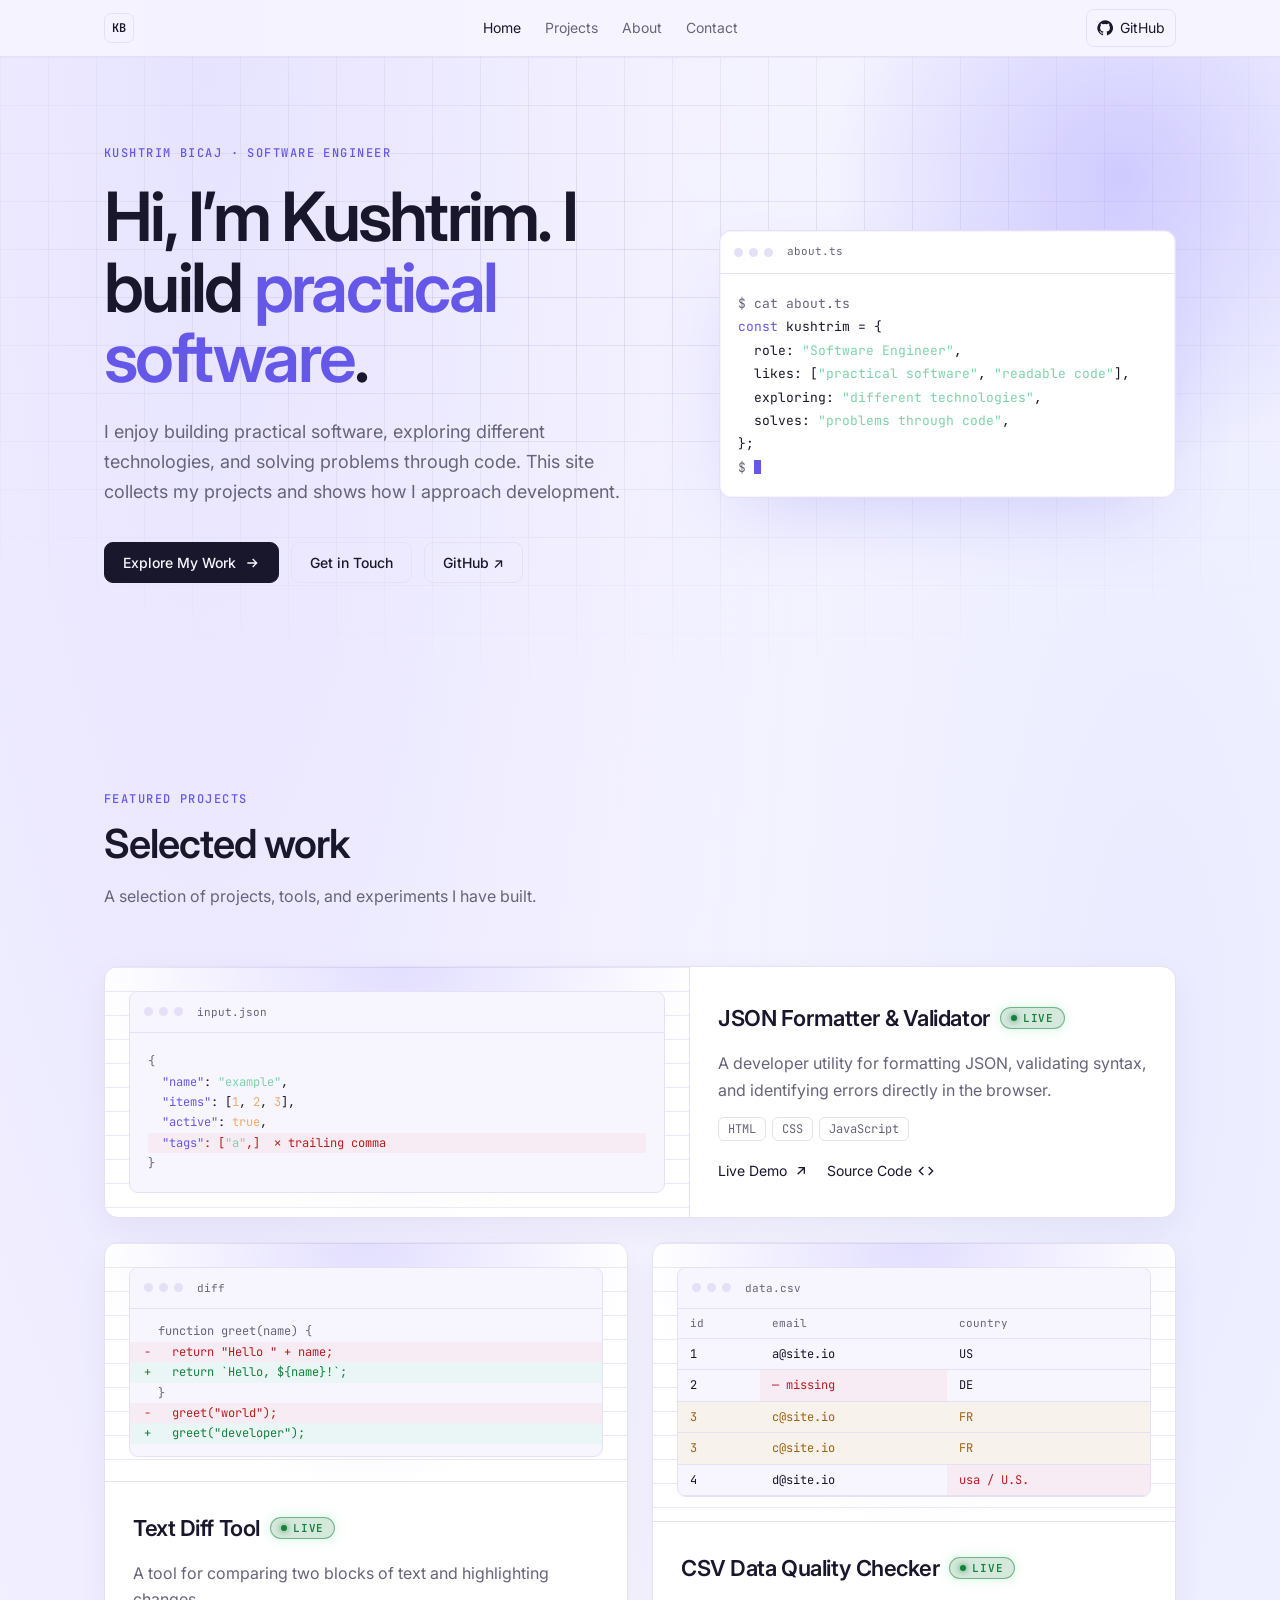
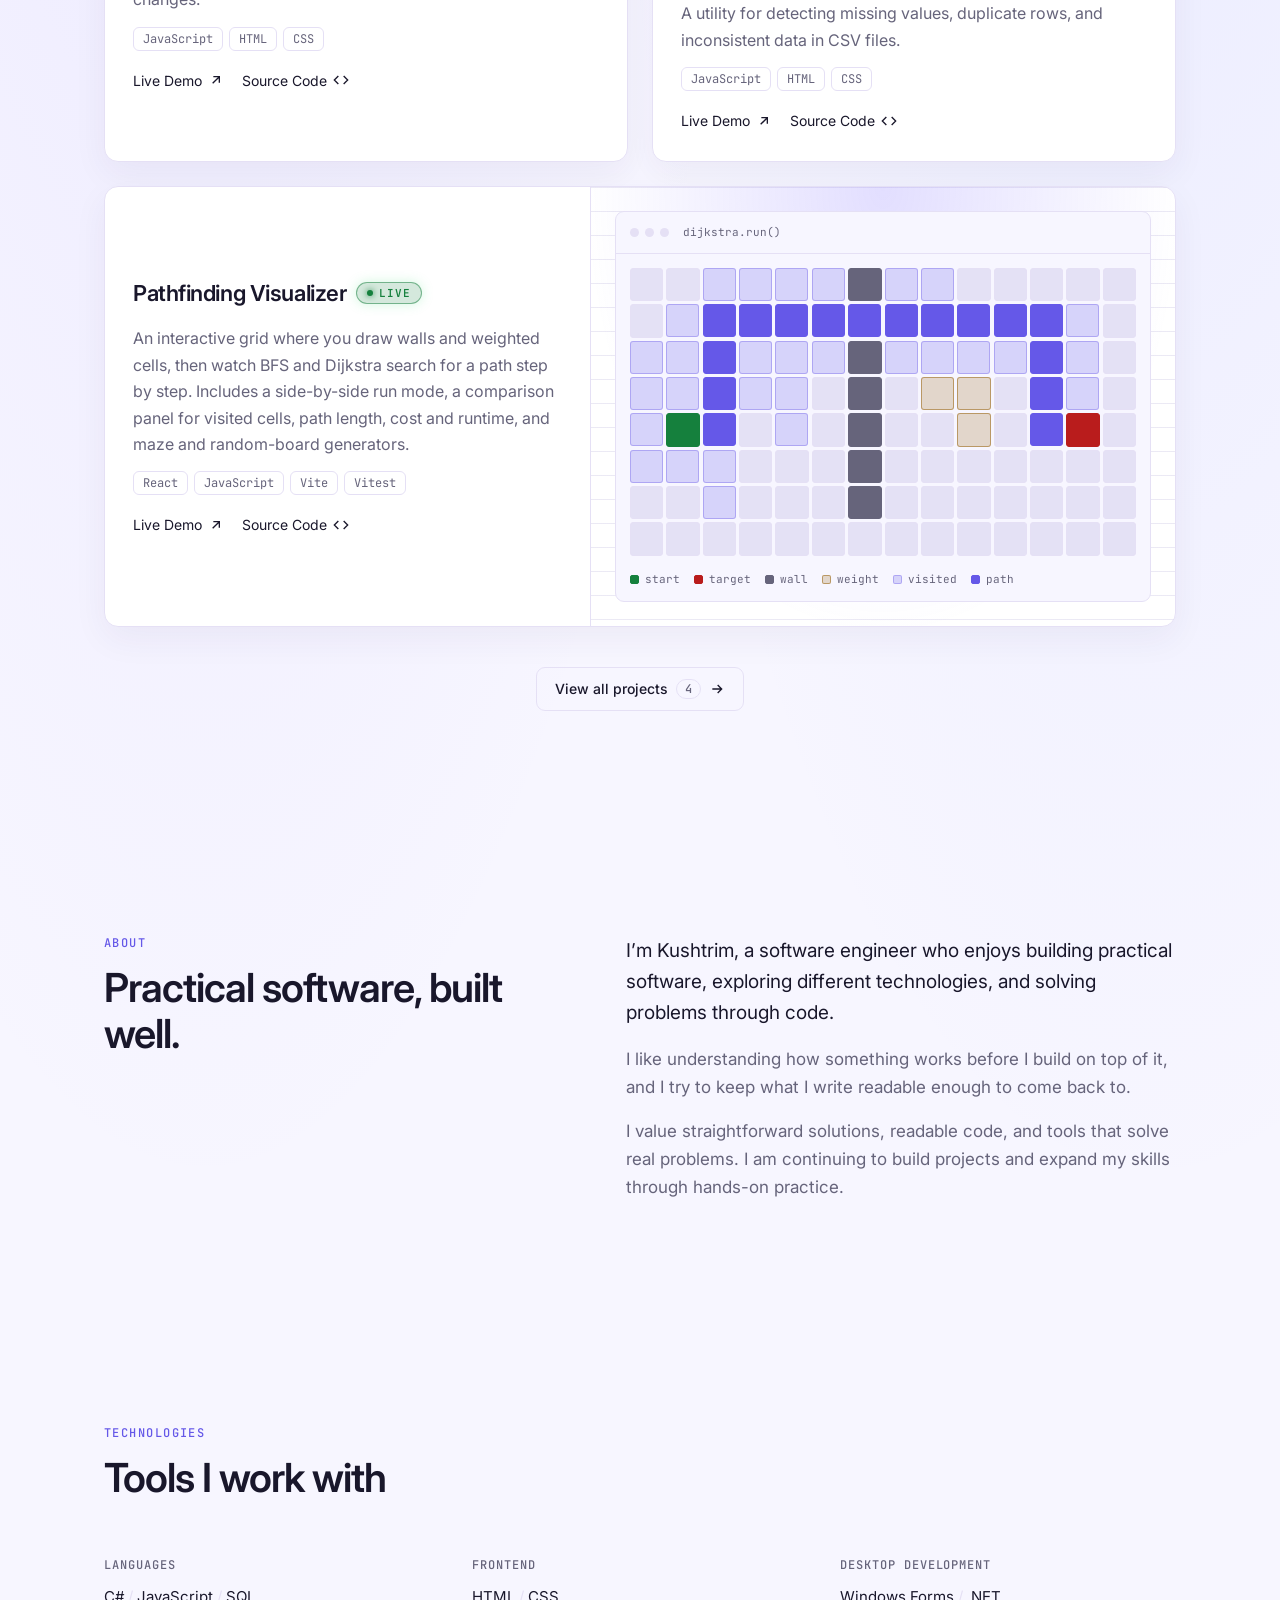
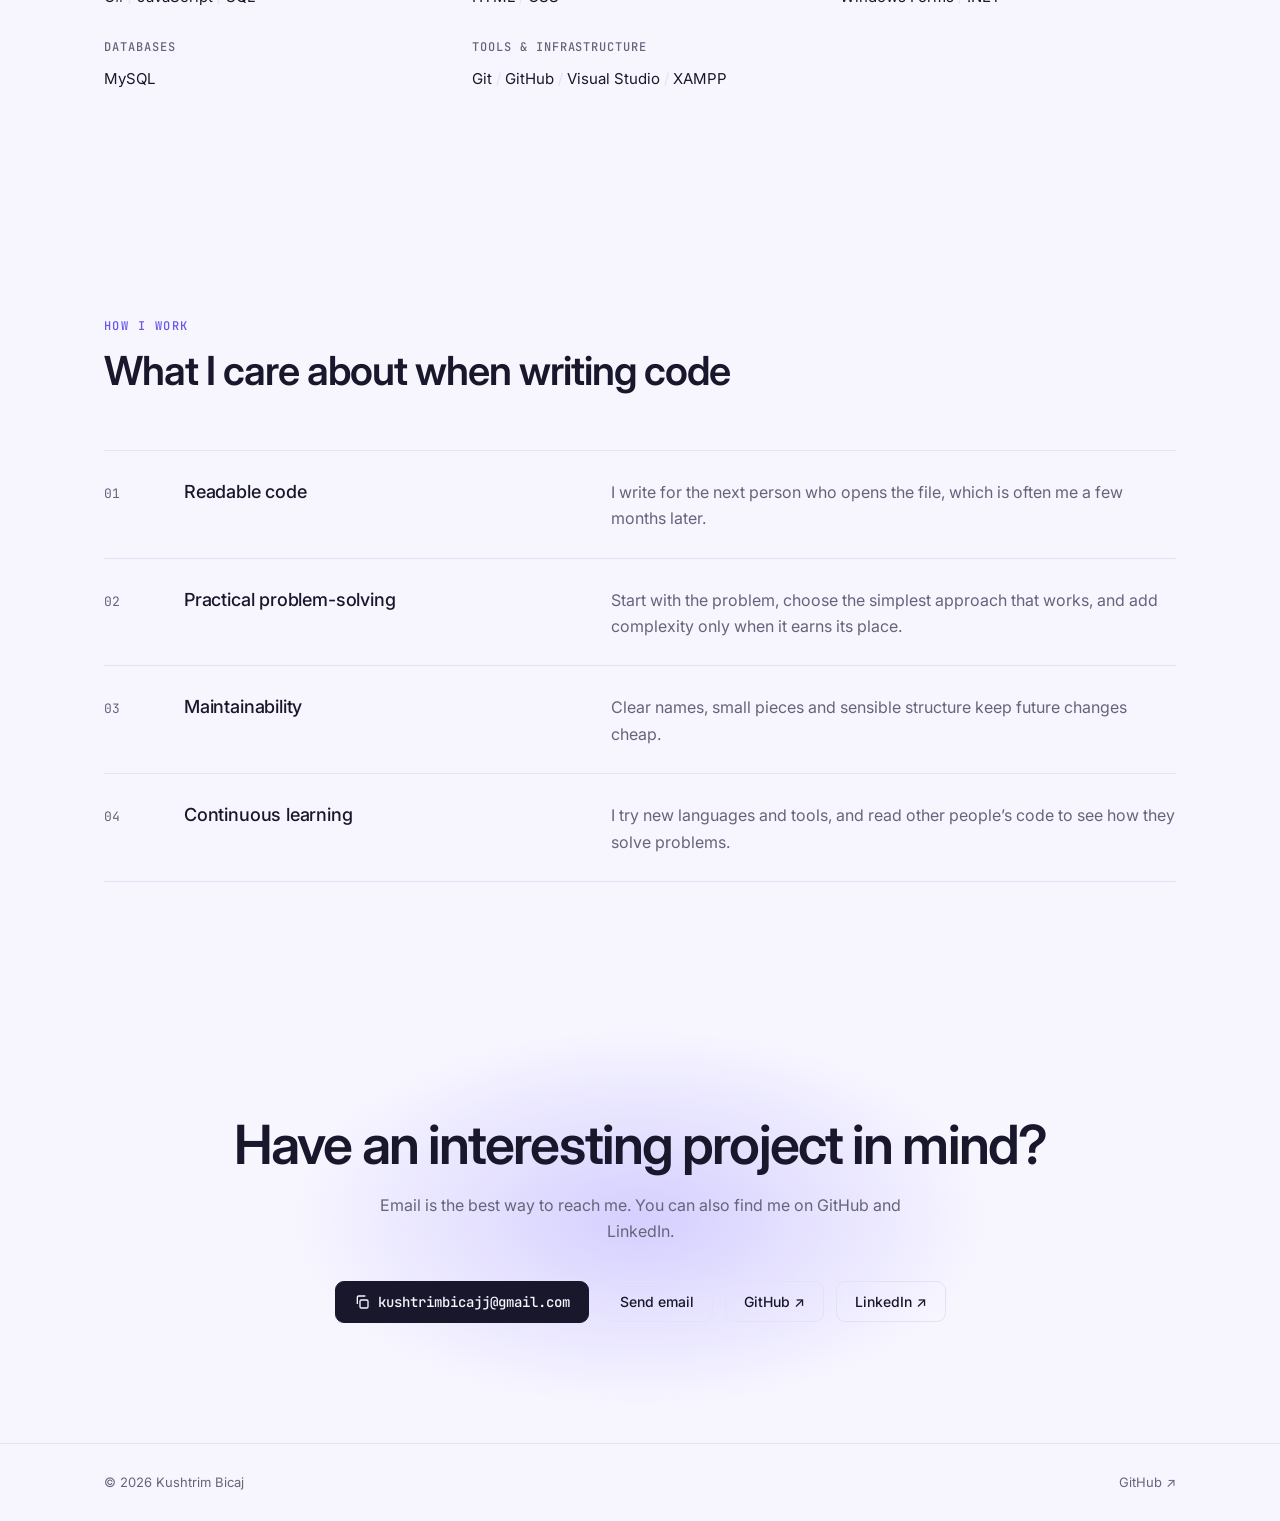
==== commit 10bb6c10: "Add files via upload" ====
--- a/index.html
+++ b/index.html
@@ -15,13 +15,13 @@
 <link href="https://fonts.googleapis.com/css2?family=Inter:wght@400;500;600;700&family=JetBrains+Mono:wght@400;500&display=swap" rel="stylesheet">
 <link rel="stylesheet" href="css/style.css">
 </head>
-<body>
+<body data-page="home">
 <a class="skip" href="#main">Skip to content</a>
 <header><div class="wrap"><nav aria-label="Primary">
 <a class="mono" href="#home" id="monogram" aria-label="Home"></a>
 <div class="links" id="navlinks"></div>
 <div class="right"><span class="avail" id="navAvail"><i class="dot"></i><span id="navAvailText"></span></span>
-<a class="gh" id="navGh" target="_blank" rel="noopener noreferrer"><svg class="i" viewBox="0 0 24 24" fill="currentColor" aria-hidden="true"><path d="M12 .5a11.5 11.5 0 0 0-3.64 22.41c.58.1.79-.25.79-.56v-2c-3.2.7-3.88-1.37-3.88-1.37-.52-1.33-1.28-1.69-1.28-1.69-1.04-.71.08-.7.08-.7 1.15.08 1.76 1.18 1.76 1.18 1.03 1.76 2.69 1.25 3.35.96.1-.75.4-1.25.73-1.54-2.55-.29-5.24-1.28-5.24-5.68 0-1.26.45-2.28 1.18-3.09-.12-.29-.51-1.46.11-3.05 0 0 .97-.31 3.17 1.18a11 11 0 0 1 5.77 0c2.2-1.49 3.17-1.18 3.17-1.18.63 1.59.23 2.76.11 3.05.74.81 1.18 1.83 1.18 3.09 0 4.41-2.69 5.38-5.25 5.67.41.36.78 1.06.78 2.14v3.17c0 .31.21.67.8.56A11.5 11.5 0 0 0 12 .5Z"/></svg><span>GitHub</span></a></div>
+<a class="gh js-gh" id="navGh" target="_blank" rel="noopener noreferrer"><svg class="i" viewBox="0 0 24 24" fill="currentColor" aria-hidden="true"><path d="M12 .5a11.5 11.5 0 0 0-3.64 22.41c.58.1.79-.25.79-.56v-2c-3.2.7-3.88-1.37-3.88-1.37-.52-1.33-1.28-1.69-1.28-1.69-1.04-.71.08-.7.08-.7 1.15.08 1.76 1.18 1.76 1.18 1.03 1.76 2.69 1.25 3.35.96.1-.75.4-1.25.73-1.54-2.55-.29-5.24-1.28-5.24-5.68 0-1.26.45-2.28 1.18-3.09-.12-.29-.51-1.46.11-3.05 0 0 .97-.31 3.17 1.18a11 11 0 0 1 5.77 0c2.2-1.49 3.17-1.18 3.17-1.18.63 1.59.23 2.76.11 3.05.74.81 1.18 1.83 1.18 3.09 0 4.41-2.69 5.38-5.25 5.67.41.36.78 1.06.78 2.14v3.17c0 .31.21.67.8.56A11.5 11.5 0 0 0 12 .5Z"/></svg><span>GitHub</span></a></div>
 </nav></div></header>
 
 <main id="main">
@@ -31,7 +31,7 @@
 <div class="status" id="heroStatus"><i class="dot"></i><span id="heroStatusText"></span></div>
 <h1 id="heroTitle"></h1>
 <p id="heroText"></p>
-<div class="btns"><a class="btn pri" href="#projects">Explore My Work <svg class="i" viewBox="0 0 24 24" fill="none" stroke="currentColor" stroke-width="2" aria-hidden="true"><path d="M5 12h14M13 6l6 6-6 6"/></svg></a><a class="btn" href="#contact">Get in Touch</a><a class="btn" id="heroGh" target="_blank" rel="noopener noreferrer">GitHub ↗</a></div>
+<div class="btns"><a class="btn pri" href="#projects">Explore My Work <svg class="i" viewBox="0 0 24 24" fill="none" stroke="currentColor" stroke-width="2" aria-hidden="true"><path d="M5 12h14M13 6l6 6-6 6"/></svg></a><a class="btn" href="#contact">Get in Touch</a><a class="btn js-gh" id="heroGh" target="_blank" rel="noopener noreferrer">GitHub ↗</a></div>
 </div>
 <div class="term" aria-hidden="true"><div class="bar"><b></b><b></b><b></b><span>about.ts</span></div><pre id="term"></pre></div>
 </div></section>
@@ -39,6 +39,7 @@
 <section id="projects"><div class="wrap">
 <div class="head rv"><p class="eyebrow">Featured projects</p><h2>Selected work</h2><p class="lede">A selection of projects, tools, and experiments I have built.</p></div>
 <div class="grid" id="projGrid"></div>
+<div class="more rv"><a class="btn" href="projects.html">View all projects <span class="cnt" id="allCount"></span> <svg class="i" viewBox="0 0 24 24" fill="none" stroke="currentColor" stroke-width="2" aria-hidden="true"><path d="M5 12h14M13 6l6 6-6 6"/></svg></a></div>
 </div></section>
 
 <section id="about"><div class="wrap two">
@@ -60,11 +61,12 @@
 <h2 class="rv">Have an interesting project in mind?</h2>
 <p class="lede rv">Email is the best way to reach me. You can also find me on GitHub and LinkedIn.</p>
 <div class="btns rv"><button class="btn pri mail" id="copyMail" type="button"><svg class="i" viewBox="0 0 24 24" fill="none" stroke="currentColor" stroke-width="2" aria-hidden="true"><rect x="9" y="9" width="12" height="12" rx="2"/><path d="M5 15V5a2 2 0 0 1 2-2h10"/></svg><span id="mailLabel"></span></button>
-<a class="btn" id="mailTo">Send email</a><a class="btn" id="ctGh" target="_blank" rel="noopener noreferrer">GitHub ↗</a><a class="btn" id="ctLi" target="_blank" rel="noopener noreferrer">LinkedIn ↗</a></div>
+<a class="btn" id="mailTo">Send email</a><a class="btn js-gh" id="ctGh" target="_blank" rel="noopener noreferrer">GitHub ↗</a><a class="btn" id="ctLi" target="_blank" rel="noopener noreferrer">LinkedIn ↗</a></div>
 </div></section>
 </main>
 
-<footer><div class="wrap"><span id="foot"></span><a id="footGh" target="_blank" rel="noopener noreferrer">GitHub ↗</a></div></footer>
+<footer><div class="wrap"><span id="foot"></span><a class="js-gh" id="footGh" target="_blank" rel="noopener noreferrer">GitHub ↗</a></div></footer>
+<button class="totop" id="toTop" type="button" aria-label="Back to top" hidden><svg class="i" viewBox="0 0 24 24" fill="none" stroke="currentColor" stroke-width="2" aria-hidden="true"><path d="M12 19V5M6 11l6-6 6 6"/></svg></button>
 <div class="toast" id="toast" role="status" aria-live="polite">Email copied</div>
 
 <script src="js/data.js"></script>
--- a/css/style.css
+++ b/css/style.css
@@ -116,4 +116,48 @@
 #tech .skills{grid-template-columns:repeat(3,1fr)}
 footer a{transition:color .2s}footer a:hover{color:var(--fg)}
 @media(max-width:900px){#tech .skills{grid-template-columns:repeat(2,1fr)}}
-@media(max-width:640px){#tech .skills{grid-template-columns:1fr}}+@media(max-width:640px){#tech .skills{grid-template-columns:1fr}}.pf{display:grid;grid-template-columns:repeat(14,1fr);gap:3px;padding:14px}
+.pf i{aspect-ratio:1;border-radius:3px;background:var(--grid);border:1px solid var(--line)}
+.pf i.wl,.pfl i.wl{background:var(--mut);border-color:var(--mut)}
+.pf i.wt,.pfl i.wt{background:color-mix(in srgb,var(--warn) 22%,transparent);border-color:color-mix(in srgb,var(--warn) 55%,transparent)}
+.pf i.vs,.pfl i.vs{background:color-mix(in srgb,var(--acc) 22%,transparent);border-color:color-mix(in srgb,var(--acc) 35%,transparent)}
+.pf i.pa,.pfl i.pa{background:var(--acc);border-color:var(--acc)}
+.pf i.st,.pfl i.st{background:var(--ok);border-color:var(--ok)}
+.pf i.en,.pfl i.en{background:var(--bad);border-color:var(--bad)}
+.pf i.vs,.pf i.pa{animation:pfIn .45s var(--d,0s) both}
+@keyframes pfIn{from{opacity:0;transform:scale(.4)}to{opacity:1;transform:none}}
+.pfl{display:flex;flex-wrap:wrap;gap:6px 14px;padding:0 14px 12px;color:var(--mut);font-size:11px}
+.pfl span{display:inline-flex;align-items:center;gap:6px}.pfl i{width:9px;height:9px;border-radius:2px;border:1px solid var(--line)}
+@media(prefers-reduced-motion:reduce){.pf i.vs,.pf i.pa{animation:none}}
+.more{display:flex;justify-content:center;margin-top:40px}
+.more .cnt{font:500 12px var(--mono);color:var(--mut);border:1px solid var(--line);border-radius:99px;padding:1px 8px}
+.page-top{padding-top:56px}
+.back{display:inline-flex;align-items:center;gap:8px;font-size:14px;color:var(--mut);margin-bottom:40px;transition:color .2s}.back:hover{color:var(--fg)}
+.ptitle{font-size:clamp(36px,6vw,56px);line-height:1.05;letter-spacing:-.03em;margin:0 0 18px}
+.page-top .head{margin-bottom:36px}
+.filters{display:flex;flex-wrap:wrap;gap:8px;margin-bottom:16px}
+.chip{display:inline-flex;align-items:center;gap:8px;font:500 13px var(--sans);color:var(--mut);background:transparent;border:1px solid var(--line);border-radius:99px;padding:7px 14px;cursor:pointer;transition:color .2s,border-color .2s,background .2s}
+.chip span{font:500 11px var(--mono);opacity:.7}
+.chip:hover{color:var(--fg);border-color:color-mix(in srgb,var(--acc) 55%,var(--line))}
+.chip.on{color:var(--fg);border-color:var(--acc);background:color-mix(in srgb,var(--acc) 14%,transparent)}
+.result{font:400 13px var(--mono);color:var(--mut);margin:0 0 28px}
+.rv:not(.vis) .pf i{animation-play-state:paused}
+.totop{position:fixed;right:calc(24px + env(safe-area-inset-right,0px));bottom:calc(24px + env(safe-area-inset-bottom,0px));z-index:60;width:46px;height:46px;display:grid;place-items:center;border-radius:50%;border:1px solid var(--line);background:color-mix(in srgb,var(--bg2) 88%,transparent);backdrop-filter:blur(10px);color:var(--fg);cursor:pointer;box-shadow:0 6px 24px rgba(0,0,0,.18);opacity:0;visibility:hidden;transform:translateY(12px);transition:opacity .25s,transform .25s,visibility .25s,border-color .2s,color .2s}
+.totop.show{opacity:1;visibility:visible;transform:none}
+.totop:hover{border-color:var(--acc);color:var(--acc);transform:translateY(-2px)}
+.totop .i{width:18px;height:18px}
+@media(max-width:640px){.totop{right:calc(16px + env(safe-area-inset-right,0px));bottom:calc(16px + env(safe-area-inset-bottom,0px));width:42px;height:42px}}
+@media(prefers-reduced-motion:reduce){.totop{transition:opacity .2s,visibility .2s}}
+/* page transitions */
+body{animation:pageFade .5s cubic-bezier(.22,.61,.36,1) both}
+main{animation:pageRise .6s cubic-bezier(.22,.61,.36,1) both}
+@keyframes pageFade{from{opacity:0}to{opacity:1}}
+@keyframes pageRise{from{transform:translateY(10px)}to{transform:none}}
+body.leaving{animation:pageOut .26s cubic-bezier(.4,0,1,1) forwards;pointer-events:none}
+body.leaving main{animation:pageLift .26s cubic-bezier(.4,0,1,1) forwards}
+@keyframes pageOut{from{opacity:1}to{opacity:0}}
+@keyframes pageLift{from{transform:none}to{transform:translateY(-6px)}}
+/* projects filter swap */
+#allGrid{transition:opacity .18s ease,transform .18s ease}
+#allGrid.swap{opacity:0;transform:translateY(6px)}
+#allGrid .rv{transition-duration:.45s}
